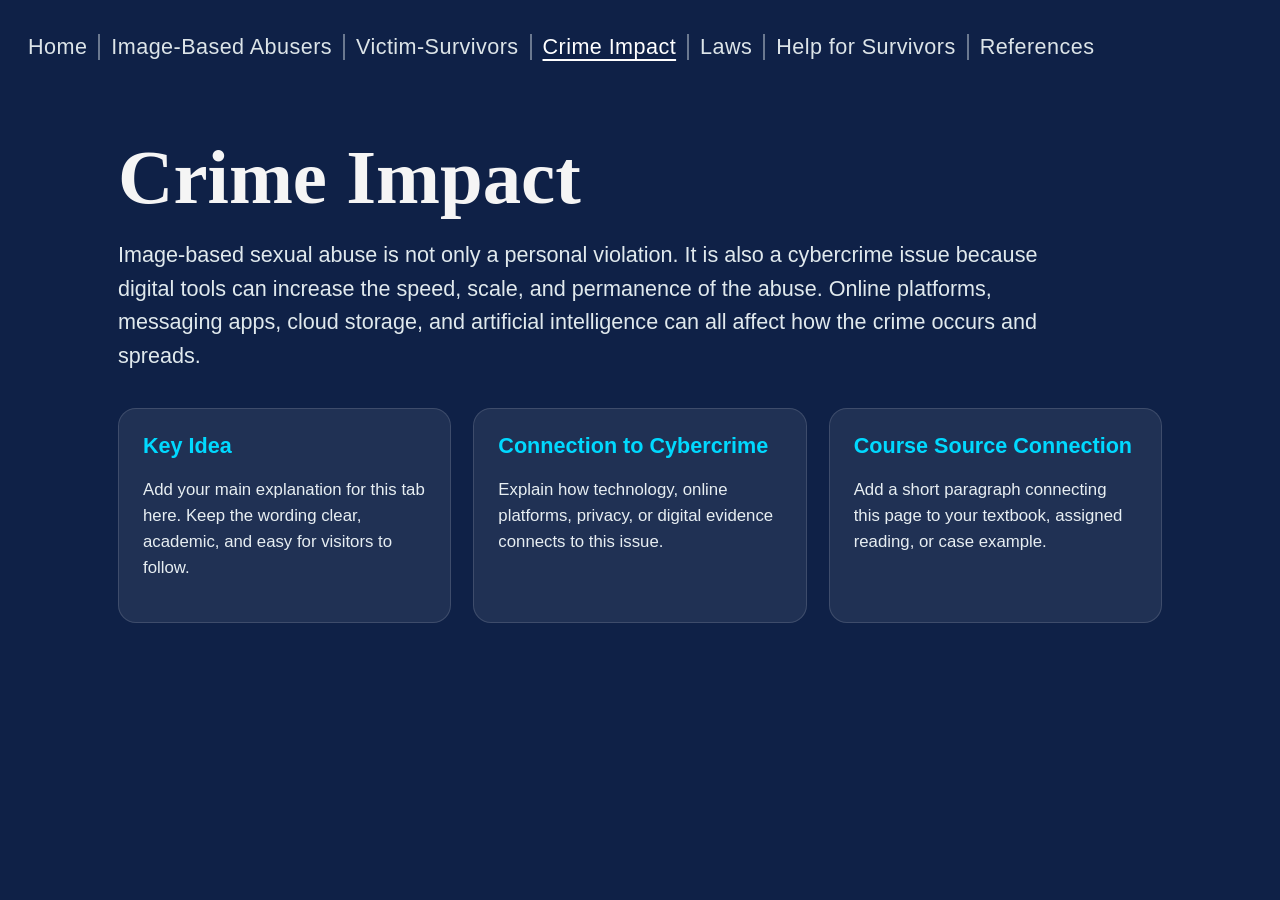
==== crime-impact.html @ 502477de "Add files via upload" ====
<!DOCTYPE html>
<html lang="en">
<head>
  <meta charset="UTF-8">
  <meta name="viewport" content="width=device-width, initial-scale=1.0">
  <title>Crime Impact | Image-Based Sexual Abuse</title>
  <link rel="stylesheet" href="style.css">
</head>
<body>
  <header class="site-header">
    <nav class="nav">
      <a class="" href="index.html">Home</a>
<a class="" href="image-based-abusers.html">Image-Based Abusers</a>
<a class="" href="victim-survivors.html">Victim-Survivors</a>
<a class="active" href="crime-impact.html">Crime Impact</a>
<a class="" href="laws.html">Laws</a>
<a class="" href="help-for-survivors.html">Help for Survivors</a>
<a class="" href="references.html">References</a>
    </nav>
  </header>
  
        <main class="page">
          <h1>Crime Impact</h1>
          <p>Image-based sexual abuse is not only a personal violation. It is also a cybercrime issue because digital tools can increase the speed, scale, and permanence of the abuse. Online platforms, messaging apps, cloud storage, and artificial intelligence can all affect how the crime occurs and spreads.</p>
          <div class="card-grid">
            <section class="card">
              <h2>Key Idea</h2>
              <p>Add your main explanation for this tab here. Keep the wording clear, academic, and easy for visitors to follow.</p>
            </section>
            <section class="card">
              <h2>Connection to Cybercrime</h2>
              <p>Explain how technology, online platforms, privacy, or digital evidence connects to this issue.</p>
            </section>
            <section class="card">
              <h2>Course Source Connection</h2>
              <p>Add a short paragraph connecting this page to your textbook, assigned reading, or case example.</p>
            </section>
          </div>
        </main>
</body>
</html>
---- style.css ----
* {
  box-sizing: border-box;
}

body {
  margin: 0;
  font-family: Arial, Helvetica, sans-serif;
  color: #f5f5f5;
  background: #0f2147;
}

.site-header {
  width: 100%;
  padding: 34px 28px 10px;
  background: #0f2147;
}

.nav {
  display: flex;
  flex-wrap: wrap;
  align-items: center;
  gap: 0;
  font-size: 1.35rem;
  letter-spacing: 0.02em;
}

.nav a {
  color: #dce4e8;
  text-decoration: none;
  padding: 0 11px;
  border-right: 2px solid rgba(220, 228, 232, 0.45);
}

.nav a:first-child {
  padding-left: 0;
}

.nav a:last-child {
  border-right: none;
}

.nav a:hover,
.nav a.active {
  color: #ffffff;
  text-decoration: underline;
  text-decoration-thickness: 2px;
  text-underline-offset: 5px;
}

.hero {
  min-height: calc(100vh - 95px);
  display: grid;
  grid-template-columns: 1fr 1.08fr;
  gap: 70px;
  align-items: center;
  padding: 40px 8vw 90px;
}

.hero-text {
  text-align: center;
}

.hero-text h1 {
  margin: 0 0 20px;
  font-family: Georgia, 'Times New Roman', serif;
  font-size: clamp(3.3rem, 6vw, 6.2rem);
  line-height: 0.92;
  letter-spacing: -0.04em;
  color: #f7f7f3;
}

.hero-text p {
  max-width: 660px;
  margin: 0 auto 26px;
  font-size: clamp(1.15rem, 2vw, 1.65rem);
  line-height: 1.35;
  color: #e0e9ed;
}

.button {
  display: inline-block;
  min-width: 330px;
  padding: 17px 28px;
  background: #00d9ff;
  color: #061721;
  text-decoration: none;
  font-size: 1.35rem;
  letter-spacing: 0.02em;
  transition: transform 0.2s ease, filter 0.2s ease;
}

.button:hover {
  transform: translateY(-2px);
  filter: brightness(1.05);
}

.hero-image img {
  width: 100%;
  max-width: 620px;
  display: block;
  margin: 0 auto;
  border-radius: 2px;
  box-shadow: 0 18px 45px rgba(0, 0, 0, 0.22);
}

.page {
  max-width: 1100px;
  margin: 0 auto;
  padding: 70px 28px 100px;
}

.page h1 {
  font-family: Georgia, 'Times New Roman', serif;
  font-size: clamp(3rem, 6vw, 5.5rem);
  line-height: 1;
  margin: 0 0 20px;
}

.page > p {
  max-width: 920px;
  font-size: 1.35rem;
  line-height: 1.55;
  color: #e0e9ed;
  margin-bottom: 36px;
}

.card-grid {
  display: grid;
  grid-template-columns: repeat(3, 1fr);
  gap: 22px;
}

.card {
  background: rgba(255, 255, 255, 0.075);
  border: 1px solid rgba(255, 255, 255, 0.13);
  border-radius: 18px;
  padding: 24px;
}

.card h2 {
  margin-top: 0;
  color: #00d9ff;
  font-size: 1.35rem;
}

.card p {
  color: #e7eef2;
  line-height: 1.55;
  font-size: 1.05rem;
}

.reference {
  padding-left: 2rem;
  text-indent: -2rem;
}

.note {
  color: #bdd2dc;
}

@media (max-width: 900px) {
  .site-header {
    padding-top: 24px;
  }

  .nav {
    font-size: 1rem;
    row-gap: 10px;
  }

  .hero {
    grid-template-columns: 1fr;
    gap: 35px;
    padding-top: 45px;
  }

  .hero-text {
    order: 1;
  }

  .hero-image {
    order: 2;
  }

  .button {
    min-width: auto;
    width: min(100%, 330px);
  }

  .card-grid {
    grid-template-columns: 1fr;
  }
}
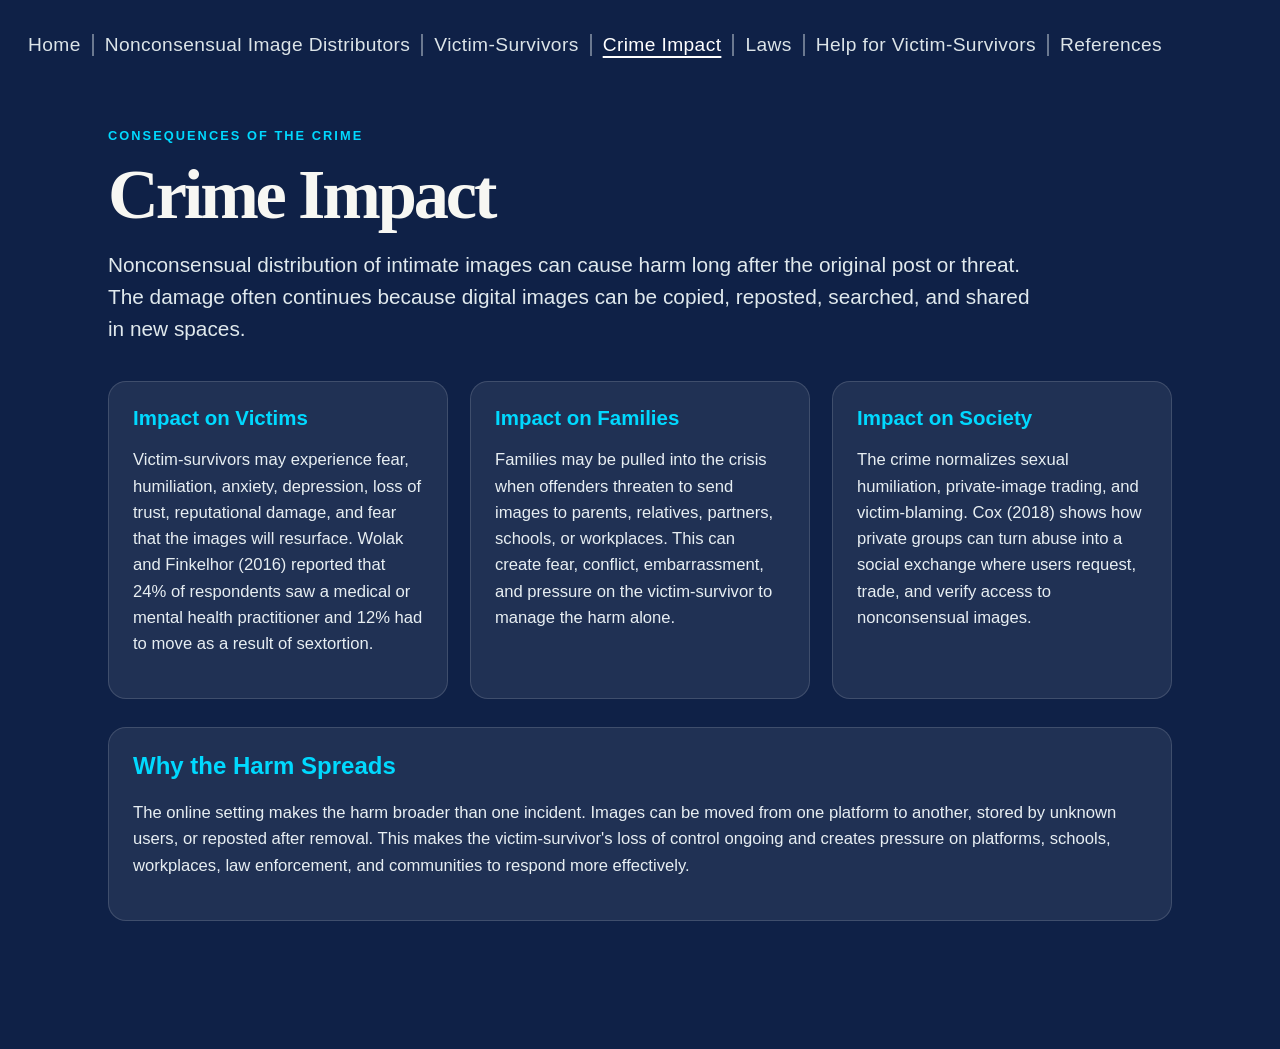
==== commit 3fb83a44: "Add files via upload" ====
--- a/crime-impact.html
+++ b/crime-impact.html
@@ -3,39 +3,45 @@
 <head>
   <meta charset="UTF-8">
   <meta name="viewport" content="width=device-width, initial-scale=1.0">
-  <title>Crime Impact | Image-Based Sexual Abuse</title>
+  <title>Crime Impact | Nonconsensual Distribution of Intimate Images</title>
   <link rel="stylesheet" href="style.css">
 </head>
 <body>
   <header class="site-header">
     <nav class="nav">
       <a class="" href="index.html">Home</a>
-<a class="" href="image-based-abusers.html">Image-Based Abusers</a>
-<a class="" href="victim-survivors.html">Victim-Survivors</a>
-<a class="active" href="crime-impact.html">Crime Impact</a>
-<a class="" href="laws.html">Laws</a>
-<a class="" href="help-for-survivors.html">Help for Survivors</a>
-<a class="" href="references.html">References</a>
+      <a class="" href="image-based-abusers.html">Nonconsensual Image Distributors</a>
+      <a class="" href="victim-survivors.html">Victim-Survivors</a>
+      <a class="active" href="crime-impact.html">Crime Impact</a>
+      <a class="" href="laws.html">Laws</a>
+      <a class="" href="help-for-survivors.html">Help for Victim-Survivors</a>
+      <a class="" href="references.html">References</a>
     </nav>
   </header>
-  
-        <main class="page">
-          <h1>Crime Impact</h1>
-          <p>Image-based sexual abuse is not only a personal violation. It is also a cybercrime issue because digital tools can increase the speed, scale, and permanence of the abuse. Online platforms, messaging apps, cloud storage, and artificial intelligence can all affect how the crime occurs and spreads.</p>
-          <div class="card-grid">
-            <section class="card">
-              <h2>Key Idea</h2>
-              <p>Add your main explanation for this tab here. Keep the wording clear, academic, and easy for visitors to follow.</p>
-            </section>
-            <section class="card">
-              <h2>Connection to Cybercrime</h2>
-              <p>Explain how technology, online platforms, privacy, or digital evidence connects to this issue.</p>
-            </section>
-            <section class="card">
-              <h2>Course Source Connection</h2>
-              <p>Add a short paragraph connecting this page to your textbook, assigned reading, or case example.</p>
-            </section>
-          </div>
-        </main>
+  <main class="page">
+    <p class="eyebrow">Consequences of the crime</p>
+    <h1>Crime Impact</h1>
+    <p>Nonconsensual distribution of intimate images can cause harm long after the original post or threat. The damage often continues because digital images can be copied, reposted, searched, and shared in new spaces.</p>
+
+    <section class="card-grid">
+      <article class="card">
+        <h2>Impact on Victims</h2>
+        <p>Victim-survivors may experience fear, humiliation, anxiety, depression, loss of trust, reputational damage, and fear that the images will resurface. Wolak and Finkelhor (2016) reported that 24% of respondents saw a medical or mental health practitioner and 12% had to move as a result of sextortion.</p>
+      </article>
+      <article class="card">
+        <h2>Impact on Families</h2>
+        <p>Families may be pulled into the crisis when offenders threaten to send images to parents, relatives, partners, schools, or workplaces. This can create fear, conflict, embarrassment, and pressure on the victim-survivor to manage the harm alone.</p>
+      </article>
+      <article class="card">
+        <h2>Impact on Society</h2>
+        <p>The crime normalizes sexual humiliation, private-image trading, and victim-blaming. Cox (2018) shows how private groups can turn abuse into a social exchange where users request, trade, and verify access to nonconsensual images.</p>
+      </article>
+    </section>
+
+    <section class="content-block">
+      <h2>Why the Harm Spreads</h2>
+      <p>The online setting makes the harm broader than one incident. Images can be moved from one platform to another, stored by unknown users, or reposted after removal. This makes the victim-survivor's loss of control ongoing and creates pressure on platforms, schools, workplaces, law enforcement, and communities to respond more effectively.</p>
+    </section>
+  </main>
 </body>
-</html>+</html>
--- a/style.css
+++ b/style.css
@@ -1,18 +1,29 @@
 * {
   box-sizing: border-box;
+}
+
+:root {
+  --navy: #0f2147;
+  --navy-deep: #081725;
+  --cyan: #00d9ff;
+  --white: #f7f7f3;
+  --soft: #e0e9ed;
+  --muted: #bdd2dc;
+  --card: rgba(255, 255, 255, 0.075);
+  --line: rgba(255, 255, 255, 0.14);
 }
 
 body {
   margin: 0;
   font-family: Arial, Helvetica, sans-serif;
-  color: #f5f5f5;
-  background: #0f2147;
+  color: var(--white);
+  background: var(--navy);
 }
 
 .site-header {
   width: 100%;
   padding: 34px 28px 10px;
-  background: #0f2147;
+  background: var(--navy);
 }
 
 .nav {
@@ -20,7 +31,7 @@
   flex-wrap: wrap;
   align-items: center;
   gap: 0;
-  font-size: 1.35rem;
+  font-size: clamp(0.9rem, 1.5vw, 1.35rem);
   letter-spacing: 0.02em;
 }
 
@@ -50,41 +61,54 @@
 .hero {
   min-height: calc(100vh - 95px);
   display: grid;
-  grid-template-columns: 1fr 1.08fr;
-  gap: 70px;
+  grid-template-columns: 1fr 1.05fr;
+  gap: 60px;
   align-items: center;
-  padding: 40px 8vw 90px;
+  padding: 38px 7vw 72px;
 }
 
 .hero-text {
   text-align: center;
 }
 
-.hero-text h1 {
+.eyebrow {
+  color: var(--cyan);
+  text-transform: uppercase;
+  letter-spacing: 0.16em;
+  font-size: 0.8rem;
+  font-weight: 700;
+  margin: 0 0 18px;
+}
+
+.hero-text h1,
+.page h1 {
   margin: 0 0 20px;
   font-family: Georgia, 'Times New Roman', serif;
-  font-size: clamp(3.3rem, 6vw, 6.2rem);
-  line-height: 0.92;
-  letter-spacing: -0.04em;
-  color: #f7f7f3;
-}
-
-.hero-text p {
-  max-width: 660px;
+  line-height: 0.95;
+  letter-spacing: -0.045em;
+  color: var(--white);
+}
+
+.hero-text h1 {
+  font-size: clamp(2.9rem, 5.2vw, 5.85rem);
+}
+
+.hero-text p:not(.eyebrow) {
+  max-width: 700px;
   margin: 0 auto 26px;
-  font-size: clamp(1.15rem, 2vw, 1.65rem);
-  line-height: 1.35;
-  color: #e0e9ed;
+  font-size: clamp(1.05rem, 1.75vw, 1.45rem);
+  line-height: 1.42;
+  color: var(--soft);
 }
 
 .button {
   display: inline-block;
-  min-width: 330px;
+  min-width: 300px;
   padding: 17px 28px;
-  background: #00d9ff;
+  background: var(--cyan);
   color: #061721;
   text-decoration: none;
-  font-size: 1.35rem;
+  font-size: 1.25rem;
   letter-spacing: 0.02em;
   transition: transform 0.2s ease, filter 0.2s ease;
 }
@@ -96,81 +120,158 @@
 
 .hero-image img {
   width: 100%;
-  max-width: 620px;
+  max-width: 650px;
   display: block;
   margin: 0 auto;
-  border-radius: 2px;
-  box-shadow: 0 18px 45px rgba(0, 0, 0, 0.22);
-}
-
-.page {
-  max-width: 1100px;
-  margin: 0 auto;
-  padding: 70px 28px 100px;
-}
-
-.page h1 {
-  font-family: Georgia, 'Times New Roman', serif;
-  font-size: clamp(3rem, 6vw, 5.5rem);
-  line-height: 1;
-  margin: 0 0 20px;
-}
-
-.page > p {
-  max-width: 920px;
-  font-size: 1.35rem;
-  line-height: 1.55;
-  color: #e0e9ed;
-  margin-bottom: 36px;
-}
-
-.card-grid {
+  border-radius: 4px;
+  box-shadow: 0 18px 45px rgba(0, 0, 0, 0.25);
+}
+
+.home-summary {
   display: grid;
   grid-template-columns: repeat(3, 1fr);
   gap: 22px;
-}
-
-.card {
-  background: rgba(255, 255, 255, 0.075);
-  border: 1px solid rgba(255, 255, 255, 0.13);
+  max-width: 1180px;
+  margin: -34px auto 80px;
+  padding: 0 28px;
+}
+
+.home-summary article,
+.card,
+.content-block,
+.image-card {
+  background: var(--card);
+  border: 1px solid var(--line);
   border-radius: 18px;
   padding: 24px;
 }
 
+.home-summary h2,
+.card h2,
+.content-block h2,
+.feature-row h2 {
+  color: var(--cyan);
+  margin-top: 0;
+}
+
+.home-summary p,
+.card p,
+.content-block p,
+.feature-row p,
+.image-card figcaption,
+.split-list p {
+  color: #e7eef2;
+  line-height: 1.58;
+  font-size: 1.04rem;
+}
+
+.page {
+  max-width: 1120px;
+  margin: 0 auto;
+  padding: 62px 28px 100px;
+}
+
+.page h1 {
+  font-size: clamp(2.9rem, 5.5vw, 5.2rem);
+}
+
+.page > p:not(.eyebrow) {
+  max-width: 940px;
+  font-size: 1.3rem;
+  line-height: 1.55;
+  color: var(--soft);
+  margin-bottom: 36px;
+}
+
+.card-grid {
+  display: grid;
+  grid-template-columns: repeat(3, 1fr);
+  gap: 22px;
+  margin-bottom: 28px;
+}
+
+.card-grid.two {
+  grid-template-columns: repeat(2, 1fr);
+}
+
 .card h2 {
-  margin-top: 0;
-  color: #00d9ff;
-  font-size: 1.35rem;
-}
-
-.card p {
-  color: #e7eef2;
-  line-height: 1.55;
-  font-size: 1.05rem;
+  font-size: 1.28rem;
+}
+
+.content-block {
+  margin: 28px 0;
+}
+
+.split-list {
+  display: grid;
+  grid-template-columns: repeat(3, 1fr);
+  gap: 20px;
+}
+
+.split-list.two-col {
+  grid-template-columns: repeat(2, 1fr);
+}
+
+.split-list h3 {
+  margin-bottom: 8px;
+  color: var(--white);
+}
+
+.feature-row {
+  display: grid;
+  grid-template-columns: 1fr 0.92fr;
+  gap: 30px;
+  align-items: start;
+  margin-bottom: 28px;
+}
+
+.image-card {
+  margin: 0;
+}
+
+.image-card img {
+  display: block;
+  width: 100%;
+  border-radius: 12px;
+  background: #fff;
+}
+
+.image-card figcaption {
+  margin-top: 12px;
+  font-size: 0.95rem;
+  color: var(--muted);
+}
+
+.note {
+  color: var(--muted);
 }
 
 .reference {
   padding-left: 2rem;
   text-indent: -2rem;
-}
-
-.note {
-  color: #bdd2dc;
-}
-
-@media (max-width: 900px) {
+  margin: 0 0 18px;
+}
+
+.refs p {
+  font-size: 1.02rem;
+}
+
+@media (max-width: 950px) {
   .site-header {
     padding-top: 24px;
   }
 
   .nav {
-    font-size: 1rem;
     row-gap: 10px;
   }
 
-  .hero {
+  .hero,
+  .feature-row {
     grid-template-columns: 1fr;
     gap: 35px;
+  }
+
+  .hero {
     padding-top: 45px;
   }
 
@@ -187,7 +288,15 @@
     width: min(100%, 330px);
   }
 
-  .card-grid {
+  .card-grid,
+  .card-grid.two,
+  .home-summary,
+  .split-list,
+  .split-list.two-col {
     grid-template-columns: 1fr;
   }
-}+
+  .home-summary {
+    margin-top: 0;
+  }
+}
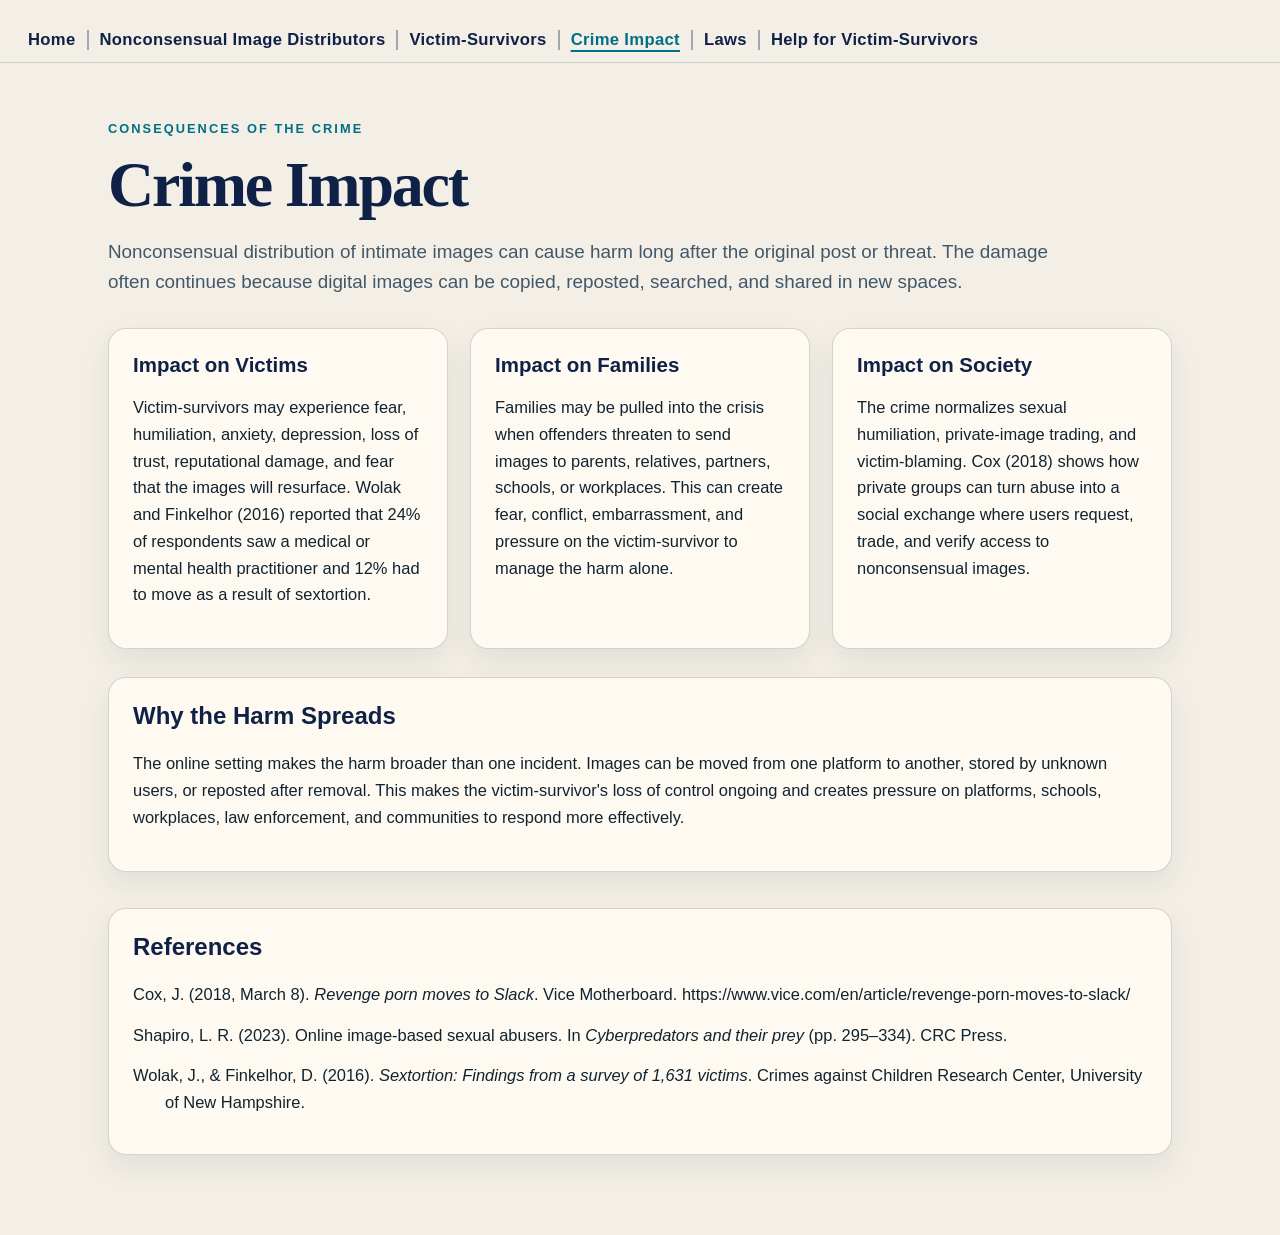
==== commit a278f97b: "Add files via upload" ====
--- a/crime-impact.html
+++ b/crime-impact.html
@@ -9,15 +9,15 @@
 <body>
   <header class="site-header">
     <nav class="nav">
-      <a class="" href="index.html">Home</a>
-      <a class="" href="image-based-abusers.html">Nonconsensual Image Distributors</a>
-      <a class="" href="victim-survivors.html">Victim-Survivors</a>
+      <a href="index.html">Home</a>
+      <a href="image-based-abusers.html">Nonconsensual Image Distributors</a>
+      <a href="victim-survivors.html">Victim-Survivors</a>
       <a class="active" href="crime-impact.html">Crime Impact</a>
-      <a class="" href="laws.html">Laws</a>
-      <a class="" href="help-for-survivors.html">Help for Victim-Survivors</a>
-      <a class="" href="references.html">References</a>
+      <a href="laws.html">Laws</a>
+      <a href="help-for-survivors.html">Help for Victim-Survivors</a>
     </nav>
   </header>
+
   <main class="page">
     <p class="eyebrow">Consequences of the crime</p>
     <h1>Crime Impact</h1>
@@ -42,6 +42,13 @@
       <h2>Why the Harm Spreads</h2>
       <p>The online setting makes the harm broader than one incident. Images can be moved from one platform to another, stored by unknown users, or reposted after removal. This makes the victim-survivor's loss of control ongoing and creates pressure on platforms, schools, workplaces, law enforcement, and communities to respond more effectively.</p>
     </section>
+
+    <section class="page-references">
+      <h2>References</h2>
+      <p class="reference">Cox, J. (2018, March 8). <em>Revenge porn moves to Slack</em>. Vice Motherboard. https://www.vice.com/en/article/revenge-porn-moves-to-slack/</p>
+      <p class="reference">Shapiro, L. R. (2023). Online image-based sexual abusers. In <em>Cyberpredators and their prey</em> (pp. 295–334). CRC Press.</p>
+      <p class="reference">Wolak, J., &amp; Finkelhor, D. (2016). <em>Sextortion: Findings from a survey of 1,631 victims</em>. Crimes against Children Research Center, University of New Hampshire.</p>
+    </section>
   </main>
 </body>
 </html>
--- a/style.css
+++ b/style.css
@@ -5,25 +5,28 @@
 :root {
   --navy: #0f2147;
   --navy-deep: #081725;
-  --cyan: #00d9ff;
-  --white: #f7f7f3;
-  --soft: #e0e9ed;
-  --muted: #bdd2dc;
-  --card: rgba(255, 255, 255, 0.075);
-  --line: rgba(255, 255, 255, 0.14);
+  --cyan: #00a9c9;
+  --cream: #f3efe6;
+  --cream-2: #ebe4d6;
+  --paper: #fbf7ef;
+  --text: #102331;
+  --muted: #40586a;
+  --line: rgba(15, 33, 71, 0.18);
+  --card: #fffaf1;
 }
 
 body {
   margin: 0;
   font-family: Arial, Helvetica, sans-serif;
-  color: var(--white);
-  background: var(--navy);
+  color: var(--text);
+  background: var(--cream);
 }
 
 .site-header {
   width: 100%;
-  padding: 34px 28px 10px;
-  background: var(--navy);
+  padding: 30px 28px 12px;
+  background: var(--cream);
+  border-bottom: 1px solid var(--line);
 }
 
 .nav {
@@ -31,15 +34,16 @@
   flex-wrap: wrap;
   align-items: center;
   gap: 0;
-  font-size: clamp(0.9rem, 1.5vw, 1.35rem);
+  font-size: clamp(0.85rem, 1.3vw, 1.15rem);
   letter-spacing: 0.02em;
 }
 
 .nav a {
-  color: #dce4e8;
+  color: var(--navy);
   text-decoration: none;
   padding: 0 11px;
-  border-right: 2px solid rgba(220, 228, 232, 0.45);
+  border-right: 2px solid rgba(15, 33, 71, 0.35);
+  font-weight: 700;
 }
 
 .nav a:first-child {
@@ -52,7 +56,7 @@
 
 .nav a:hover,
 .nav a.active {
-  color: #ffffff;
+  color: #006f86;
   text-decoration: underline;
   text-decoration-thickness: 2px;
   text-underline-offset: 5px;
@@ -62,9 +66,10 @@
   min-height: calc(100vh - 95px);
   display: grid;
   grid-template-columns: 1fr 1.05fr;
-  gap: 60px;
+  gap: 55px;
   align-items: center;
-  padding: 38px 7vw 72px;
+  padding: 44px 7vw 64px;
+  background: linear-gradient(180deg, #f7f1e6 0%, #ece3d4 100%);
 }
 
 .hero-text {
@@ -72,11 +77,11 @@
 }
 
 .eyebrow {
-  color: var(--cyan);
+  color: #006f86;
   text-transform: uppercase;
   letter-spacing: 0.16em;
   font-size: 0.8rem;
-  font-weight: 700;
+  font-weight: 800;
   margin: 0 0 18px;
 }
 
@@ -84,38 +89,40 @@
 .page h1 {
   margin: 0 0 20px;
   font-family: Georgia, 'Times New Roman', serif;
-  line-height: 0.95;
-  letter-spacing: -0.045em;
-  color: var(--white);
+  line-height: 0.98;
+  letter-spacing: -0.035em;
+  color: var(--navy);
 }
 
 .hero-text h1 {
-  font-size: clamp(2.9rem, 5.2vw, 5.85rem);
+  font-size: clamp(2.65rem, 5vw, 5.3rem);
 }
 
 .hero-text p:not(.eyebrow) {
-  max-width: 700px;
+  max-width: 720px;
   margin: 0 auto 26px;
-  font-size: clamp(1.05rem, 1.75vw, 1.45rem);
-  line-height: 1.42;
-  color: var(--soft);
+  font-size: clamp(1.02rem, 1.55vw, 1.24rem);
+  line-height: 1.55;
+  color: var(--muted);
+  text-align: justify;
 }
 
 .button {
   display: inline-block;
-  min-width: 300px;
-  padding: 17px 28px;
-  background: var(--cyan);
+  min-width: 260px;
+  padding: 15px 26px;
+  background: #00c7e8;
   color: #061721;
   text-decoration: none;
-  font-size: 1.25rem;
+  font-size: 1.1rem;
   letter-spacing: 0.02em;
+  font-weight: 700;
   transition: transform 0.2s ease, filter 0.2s ease;
 }
 
 .button:hover {
   transform: translateY(-2px);
-  filter: brightness(1.05);
+  filter: brightness(1.03);
 }
 
 .hero-image img {
@@ -123,8 +130,8 @@
   max-width: 650px;
   display: block;
   margin: 0 auto;
-  border-radius: 4px;
-  box-shadow: 0 18px 45px rgba(0, 0, 0, 0.25);
+  border-radius: 10px;
+  box-shadow: 0 18px 45px rgba(15, 33, 71, 0.22);
 }
 
 .home-summary {
@@ -132,25 +139,28 @@
   grid-template-columns: repeat(3, 1fr);
   gap: 22px;
   max-width: 1180px;
-  margin: -34px auto 80px;
+  margin: -22px auto 58px;
   padding: 0 28px;
 }
 
 .home-summary article,
 .card,
 .content-block,
-.image-card {
+.image-card,
+.page-references {
   background: var(--card);
   border: 1px solid var(--line);
   border-radius: 18px;
   padding: 24px;
+  box-shadow: 0 12px 28px rgba(15, 33, 71, 0.08);
 }
 
 .home-summary h2,
 .card h2,
 .content-block h2,
-.feature-row h2 {
-  color: var(--cyan);
+.feature-row h2,
+.page-references h2 {
+  color: var(--navy);
   margin-top: 0;
 }
 
@@ -159,28 +169,43 @@
 .content-block p,
 .feature-row p,
 .image-card figcaption,
-.split-list p {
-  color: #e7eef2;
-  line-height: 1.58;
-  font-size: 1.04rem;
+.split-list p,
+.page-references p,
+.page li,
+.home-summary li,
+.card li,
+.content-block li {
+  color: var(--text);
+  line-height: 1.62;
+  font-size: 1.03rem;
+}
+
+.home-summary ul,
+.card ul,
+.content-block ul,
+.feature-row ul {
+  margin: 0;
+  padding-left: 1.25rem;
+  text-align: justify;
 }
 
 .page {
   max-width: 1120px;
   margin: 0 auto;
-  padding: 62px 28px 100px;
+  padding: 58px 28px 80px;
 }
 
 .page h1 {
-  font-size: clamp(2.9rem, 5.5vw, 5.2rem);
+  font-size: clamp(2.55rem, 5vw, 4.8rem);
 }
 
 .page > p:not(.eyebrow) {
   max-width: 940px;
-  font-size: 1.3rem;
-  line-height: 1.55;
-  color: var(--soft);
-  margin-bottom: 36px;
+  font-size: 1.18rem;
+  line-height: 1.58;
+  color: var(--muted);
+  margin-bottom: 32px;
+  text-align: justify;
 }
 
 .card-grid {
@@ -214,7 +239,7 @@
 
 .split-list h3 {
   margin-bottom: 8px;
-  color: var(--white);
+  color: var(--navy);
 }
 
 .feature-row {
@@ -233,27 +258,40 @@
   display: block;
   width: 100%;
   border-radius: 12px;
-  background: #fff;
+  background: #f7f2e9;
 }
 
 .image-card figcaption {
   margin-top: 12px;
   font-size: 0.95rem;
   color: var(--muted);
+  text-align: justify;
 }
 
 .note {
   color: var(--muted);
+}
+
+.page-references {
+  margin-top: 36px;
 }
 
 .reference {
   padding-left: 2rem;
   text-indent: -2rem;
-  margin: 0 0 18px;
+  margin: 0 0 14px;
+  font-size: 0.98rem;
+  text-align: left;
 }
 
 .refs p {
   font-size: 1.02rem;
+}
+
+footer {
+  max-width: 1120px;
+  margin: 0 auto 46px;
+  padding: 0 28px;
 }
 
 @media (max-width: 950px) {
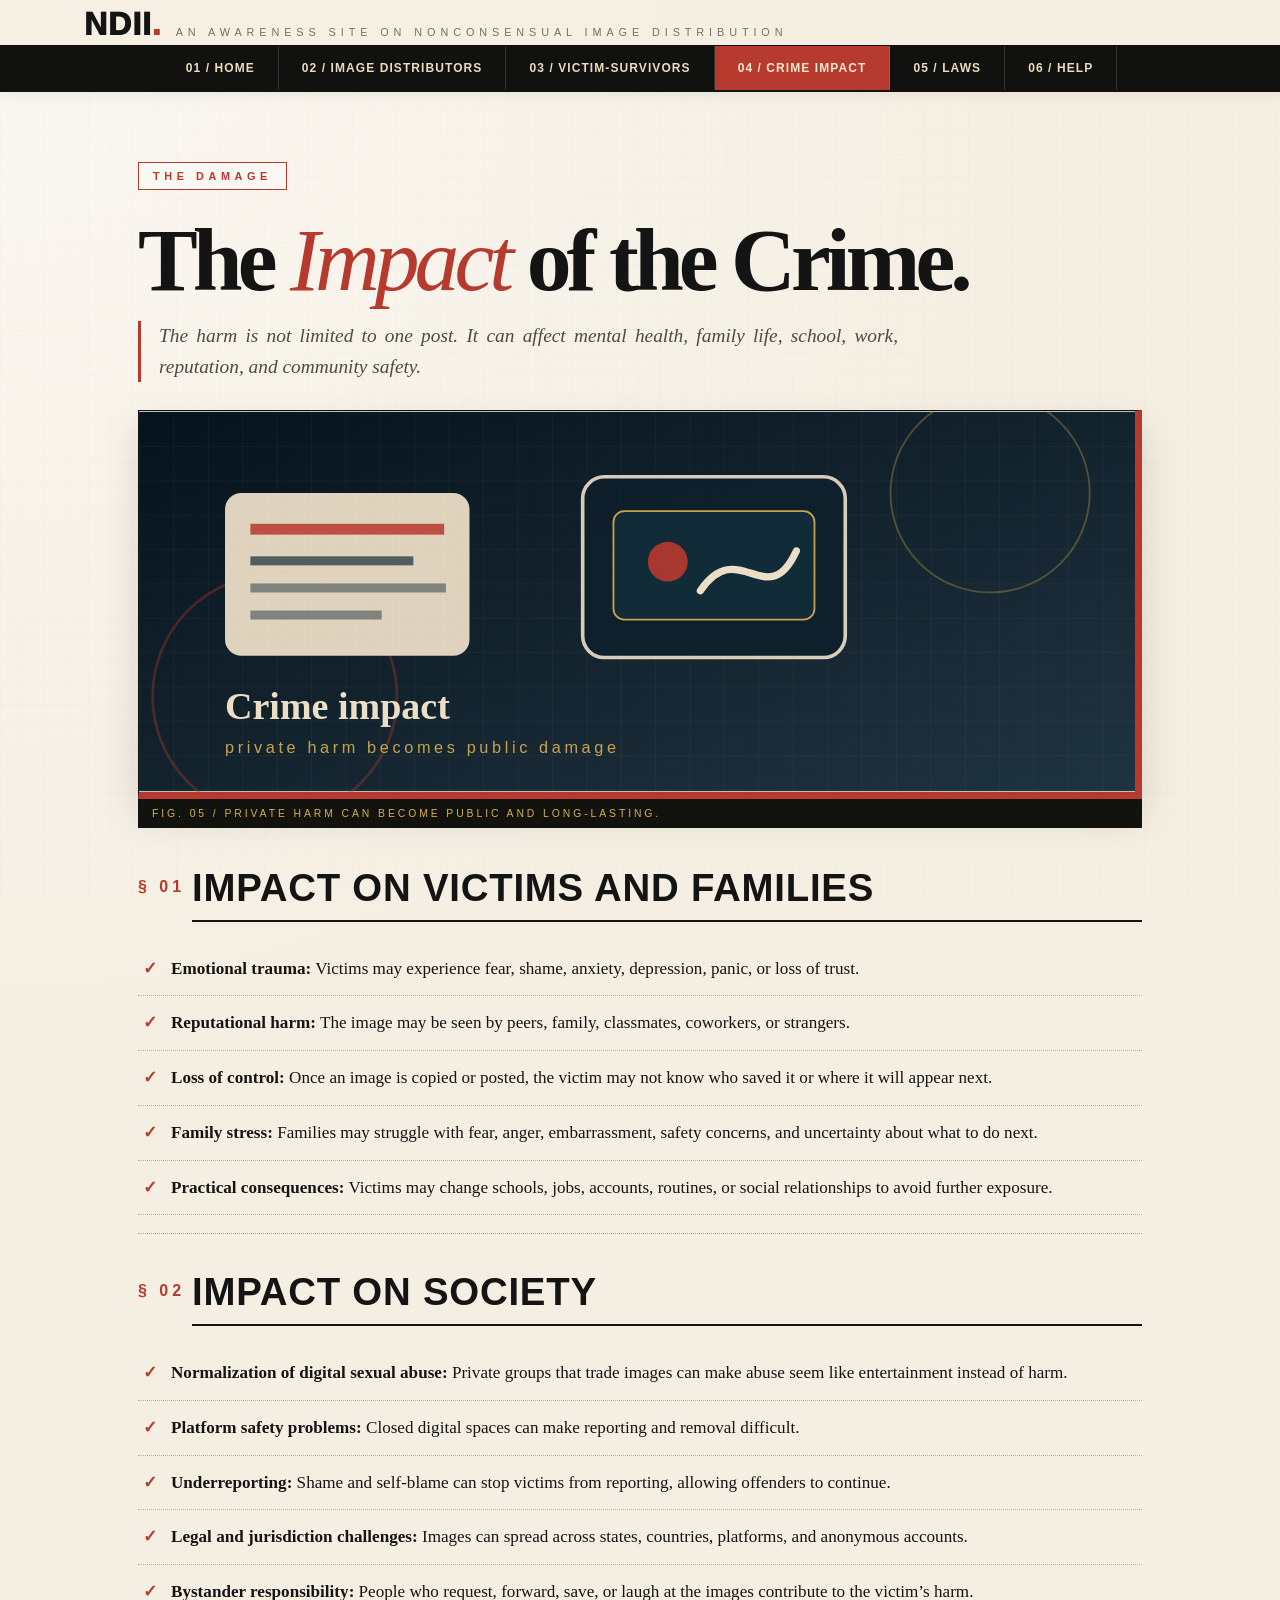
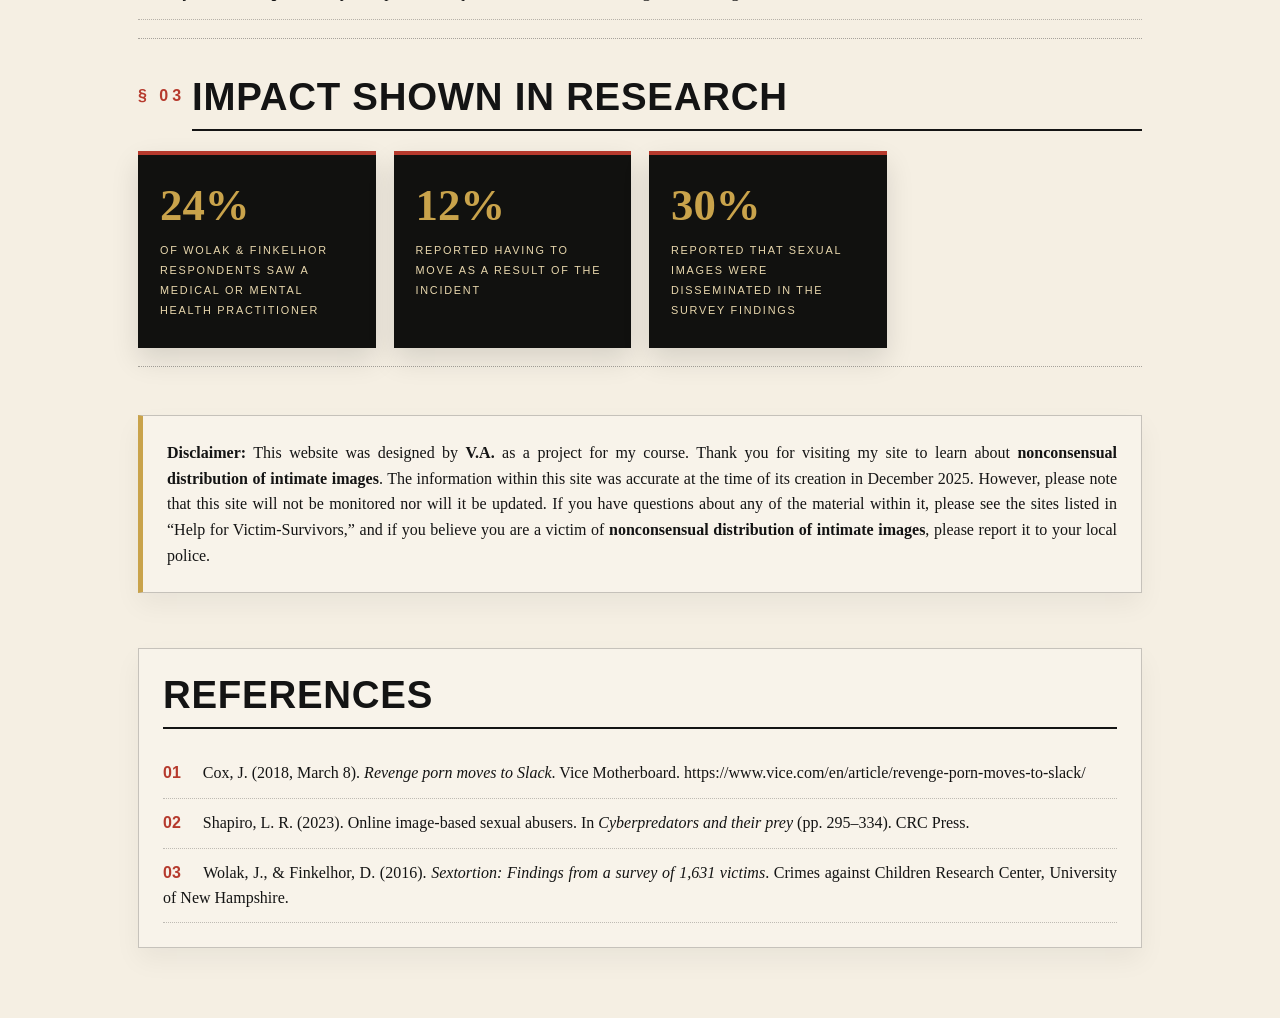
==== commit caa6b301: "Add files via upload" ====
--- a/crime-impact.html
+++ b/crime-impact.html
@@ -1,54 +1,15 @@
-<!DOCTYPE html>
-<html lang="en">
-<head>
-  <meta charset="UTF-8">
-  <meta name="viewport" content="width=device-width, initial-scale=1.0">
-  <title>Crime Impact | Nonconsensual Distribution of Intimate Images</title>
-  <link rel="stylesheet" href="style.css">
-</head>
-<body>
-  <header class="site-header">
-    <nav class="nav">
-      <a href="index.html">Home</a>
-      <a href="image-based-abusers.html">Nonconsensual Image Distributors</a>
-      <a href="victim-survivors.html">Victim-Survivors</a>
-      <a class="active" href="crime-impact.html">Crime Impact</a>
-      <a href="laws.html">Laws</a>
-      <a href="help-for-survivors.html">Help for Victim-Survivors</a>
-    </nav>
-  </header>
-
-  <main class="page">
-    <p class="eyebrow">Consequences of the crime</p>
-    <h1>Crime Impact</h1>
-    <p>Nonconsensual distribution of intimate images can cause harm long after the original post or threat. The damage often continues because digital images can be copied, reposted, searched, and shared in new spaces.</p>
-
-    <section class="card-grid">
-      <article class="card">
-        <h2>Impact on Victims</h2>
-        <p>Victim-survivors may experience fear, humiliation, anxiety, depression, loss of trust, reputational damage, and fear that the images will resurface. Wolak and Finkelhor (2016) reported that 24% of respondents saw a medical or mental health practitioner and 12% had to move as a result of sextortion.</p>
-      </article>
-      <article class="card">
-        <h2>Impact on Families</h2>
-        <p>Families may be pulled into the crisis when offenders threaten to send images to parents, relatives, partners, schools, or workplaces. This can create fear, conflict, embarrassment, and pressure on the victim-survivor to manage the harm alone.</p>
-      </article>
-      <article class="card">
-        <h2>Impact on Society</h2>
-        <p>The crime normalizes sexual humiliation, private-image trading, and victim-blaming. Cox (2018) shows how private groups can turn abuse into a social exchange where users request, trade, and verify access to nonconsensual images.</p>
-      </article>
-    </section>
-
-    <section class="content-block">
-      <h2>Why the Harm Spreads</h2>
-      <p>The online setting makes the harm broader than one incident. Images can be moved from one platform to another, stored by unknown users, or reposted after removal. This makes the victim-survivor's loss of control ongoing and creates pressure on platforms, schools, workplaces, law enforcement, and communities to respond more effectively.</p>
-    </section>
-
-    <section class="page-references">
-      <h2>References</h2>
-      <p class="reference">Cox, J. (2018, March 8). <em>Revenge porn moves to Slack</em>. Vice Motherboard. https://www.vice.com/en/article/revenge-porn-moves-to-slack/</p>
-      <p class="reference">Shapiro, L. R. (2023). Online image-based sexual abusers. In <em>Cyberpredators and their prey</em> (pp. 295–334). CRC Press.</p>
-      <p class="reference">Wolak, J., &amp; Finkelhor, D. (2016). <em>Sextortion: Findings from a survey of 1,631 victims</em>. Crimes against Children Research Center, University of New Hampshire.</p>
-    </section>
-  </main>
-</body>
-</html>
+<!DOCTYPE html><html lang="en"><head><meta charset="UTF-8"><meta name="viewport" content="width=device-width, initial-scale=1.0"><title>Crime Impact</title><link rel="stylesheet" href="style.css"></head><body><header class="site-header">
+  <div class="brand"><a href="index.html">NDII<span>.</span></a><small>An awareness site on nonconsensual image distribution</small></div>
+  <nav class="nav"><a class="" href="index.html">01 / Home</a>
+<a class="" href="image-based-abusers.html">02 / Image Distributors</a>
+<a class="" href="victim-survivors.html">03 / Victim-Survivors</a>
+<a class="active" href="crime-impact.html">04 / Crime Impact</a>
+<a class="" href="laws.html">05 / Laws</a>
+<a class="" href="help-for-survivors.html">06 / Help</a></nav>
+</header><main class="page-wrap"><section class="page-hero"><p class="tag">The damage</p><h1>The <em>Impact</em> of the Crime.</h1><p class="deck">The harm is not limited to one post. It can affect mental health, family life, school, work, reputation, and community safety.</p><figure class="wide-image"><img src="images/impact-visual.svg" alt="Digital harm spreading illustration"><figcaption>Fig. 05 / Private harm can become public and long-lasting.</figcaption></figure></section>
+<section class="section-block"><p class="section-no">§ 01</p><h2>Impact on victims and families</h2><ul class="check-list"><li><strong>Emotional trauma:</strong> Victims may experience fear, shame, anxiety, depression, panic, or loss of trust.</li><li><strong>Reputational harm:</strong> The image may be seen by peers, family, classmates, coworkers, or strangers.</li><li><strong>Loss of control:</strong> Once an image is copied or posted, the victim may not know who saved it or where it will appear next.</li><li><strong>Family stress:</strong> Families may struggle with fear, anger, embarrassment, safety concerns, and uncertainty about what to do next.</li><li><strong>Practical consequences:</strong> Victims may change schools, jobs, accounts, routines, or social relationships to avoid further exposure.</li></ul></section>
+<section class="section-block"><p class="section-no">§ 02</p><h2>Impact on society</h2><ul class="check-list"><li><strong>Normalization of digital sexual abuse:</strong> Private groups that trade images can make abuse seem like entertainment instead of harm.</li><li><strong>Platform safety problems:</strong> Closed digital spaces can make reporting and removal difficult.</li><li><strong>Underreporting:</strong> Shame and self-blame can stop victims from reporting, allowing offenders to continue.</li><li><strong>Legal and jurisdiction challenges:</strong> Images can spread across states, countries, platforms, and anonymous accounts.</li><li><strong>Bystander responsibility:</strong> People who request, forward, save, or laugh at the images contribute to the victim’s harm.</li></ul></section><section class="section-block"><p class="section-no">§ 03</p><h2>Impact shown in research</h2><div class="stat-grid"><div><strong>24%</strong><span>of Wolak &amp; Finkelhor respondents saw a medical or mental health practitioner</span></div><div><strong>12%</strong><span>reported having to move as a result of the incident</span></div><div><strong>30%</strong><span>reported that sexual images were disseminated in the survey findings</span></div></div></section><section class="disclaimer-box">
+  <p><strong>Disclaimer:</strong> This website was designed by <strong>V.A.</strong> as a project for my course. Thank you for visiting my site to learn about <strong>nonconsensual distribution of intimate images</strong>. The information within this site was accurate at the time of its creation in December 2025. However, please note that this site will not be monitored nor will it be updated. If you have questions about any of the material within it, please see the sites listed in “Help for Victim-Survivors,” and if you believe you are a victim of <strong>nonconsensual distribution of intimate images</strong>, please report it to your local police.</p>
+</section><section class="references"><h2>References</h2><p class="reference"><span>01</span> Cox, J. (2018, March 8). <em>Revenge porn moves to Slack</em>. Vice Motherboard. https://www.vice.com/en/article/revenge-porn-moves-to-slack/</p>
+<p class="reference"><span>02</span> Shapiro, L. R. (2023). Online image-based sexual abusers. In <em>Cyberpredators and their prey</em> (pp. 295–334). CRC Press.</p>
+<p class="reference"><span>03</span> Wolak, J., &amp; Finkelhor, D. (2016). <em>Sextortion: Findings from a survey of 1,631 victims</em>. Crimes against Children Research Center, University of New Hampshire.</p></section></main></body></html>
--- a/style.css
+++ b/style.css
@@ -1,340 +1,3 @@
-* {
-  box-sizing: border-box;
-}
 
-:root {
-  --navy: #0f2147;
-  --navy-deep: #081725;
-  --cyan: #00a9c9;
-  --cream: #f3efe6;
-  --cream-2: #ebe4d6;
-  --paper: #fbf7ef;
-  --text: #102331;
-  --muted: #40586a;
-  --line: rgba(15, 33, 71, 0.18);
-  --card: #fffaf1;
-}
-
-body {
-  margin: 0;
-  font-family: Arial, Helvetica, sans-serif;
-  color: var(--text);
-  background: var(--cream);
-}
-
-.site-header {
-  width: 100%;
-  padding: 30px 28px 12px;
-  background: var(--cream);
-  border-bottom: 1px solid var(--line);
-}
-
-.nav {
-  display: flex;
-  flex-wrap: wrap;
-  align-items: center;
-  gap: 0;
-  font-size: clamp(0.85rem, 1.3vw, 1.15rem);
-  letter-spacing: 0.02em;
-}
-
-.nav a {
-  color: var(--navy);
-  text-decoration: none;
-  padding: 0 11px;
-  border-right: 2px solid rgba(15, 33, 71, 0.35);
-  font-weight: 700;
-}
-
-.nav a:first-child {
-  padding-left: 0;
-}
-
-.nav a:last-child {
-  border-right: none;
-}
-
-.nav a:hover,
-.nav a.active {
-  color: #006f86;
-  text-decoration: underline;
-  text-decoration-thickness: 2px;
-  text-underline-offset: 5px;
-}
-
-.hero {
-  min-height: calc(100vh - 95px);
-  display: grid;
-  grid-template-columns: 1fr 1.05fr;
-  gap: 55px;
-  align-items: center;
-  padding: 44px 7vw 64px;
-  background: linear-gradient(180deg, #f7f1e6 0%, #ece3d4 100%);
-}
-
-.hero-text {
-  text-align: center;
-}
-
-.eyebrow {
-  color: #006f86;
-  text-transform: uppercase;
-  letter-spacing: 0.16em;
-  font-size: 0.8rem;
-  font-weight: 800;
-  margin: 0 0 18px;
-}
-
-.hero-text h1,
-.page h1 {
-  margin: 0 0 20px;
-  font-family: Georgia, 'Times New Roman', serif;
-  line-height: 0.98;
-  letter-spacing: -0.035em;
-  color: var(--navy);
-}
-
-.hero-text h1 {
-  font-size: clamp(2.65rem, 5vw, 5.3rem);
-}
-
-.hero-text p:not(.eyebrow) {
-  max-width: 720px;
-  margin: 0 auto 26px;
-  font-size: clamp(1.02rem, 1.55vw, 1.24rem);
-  line-height: 1.55;
-  color: var(--muted);
-  text-align: justify;
-}
-
-.button {
-  display: inline-block;
-  min-width: 260px;
-  padding: 15px 26px;
-  background: #00c7e8;
-  color: #061721;
-  text-decoration: none;
-  font-size: 1.1rem;
-  letter-spacing: 0.02em;
-  font-weight: 700;
-  transition: transform 0.2s ease, filter 0.2s ease;
-}
-
-.button:hover {
-  transform: translateY(-2px);
-  filter: brightness(1.03);
-}
-
-.hero-image img {
-  width: 100%;
-  max-width: 650px;
-  display: block;
-  margin: 0 auto;
-  border-radius: 10px;
-  box-shadow: 0 18px 45px rgba(15, 33, 71, 0.22);
-}
-
-.home-summary {
-  display: grid;
-  grid-template-columns: repeat(3, 1fr);
-  gap: 22px;
-  max-width: 1180px;
-  margin: -22px auto 58px;
-  padding: 0 28px;
-}
-
-.home-summary article,
-.card,
-.content-block,
-.image-card,
-.page-references {
-  background: var(--card);
-  border: 1px solid var(--line);
-  border-radius: 18px;
-  padding: 24px;
-  box-shadow: 0 12px 28px rgba(15, 33, 71, 0.08);
-}
-
-.home-summary h2,
-.card h2,
-.content-block h2,
-.feature-row h2,
-.page-references h2 {
-  color: var(--navy);
-  margin-top: 0;
-}
-
-.home-summary p,
-.card p,
-.content-block p,
-.feature-row p,
-.image-card figcaption,
-.split-list p,
-.page-references p,
-.page li,
-.home-summary li,
-.card li,
-.content-block li {
-  color: var(--text);
-  line-height: 1.62;
-  font-size: 1.03rem;
-}
-
-.home-summary ul,
-.card ul,
-.content-block ul,
-.feature-row ul {
-  margin: 0;
-  padding-left: 1.25rem;
-  text-align: justify;
-}
-
-.page {
-  max-width: 1120px;
-  margin: 0 auto;
-  padding: 58px 28px 80px;
-}
-
-.page h1 {
-  font-size: clamp(2.55rem, 5vw, 4.8rem);
-}
-
-.page > p:not(.eyebrow) {
-  max-width: 940px;
-  font-size: 1.18rem;
-  line-height: 1.58;
-  color: var(--muted);
-  margin-bottom: 32px;
-  text-align: justify;
-}
-
-.card-grid {
-  display: grid;
-  grid-template-columns: repeat(3, 1fr);
-  gap: 22px;
-  margin-bottom: 28px;
-}
-
-.card-grid.two {
-  grid-template-columns: repeat(2, 1fr);
-}
-
-.card h2 {
-  font-size: 1.28rem;
-}
-
-.content-block {
-  margin: 28px 0;
-}
-
-.split-list {
-  display: grid;
-  grid-template-columns: repeat(3, 1fr);
-  gap: 20px;
-}
-
-.split-list.two-col {
-  grid-template-columns: repeat(2, 1fr);
-}
-
-.split-list h3 {
-  margin-bottom: 8px;
-  color: var(--navy);
-}
-
-.feature-row {
-  display: grid;
-  grid-template-columns: 1fr 0.92fr;
-  gap: 30px;
-  align-items: start;
-  margin-bottom: 28px;
-}
-
-.image-card {
-  margin: 0;
-}
-
-.image-card img {
-  display: block;
-  width: 100%;
-  border-radius: 12px;
-  background: #f7f2e9;
-}
-
-.image-card figcaption {
-  margin-top: 12px;
-  font-size: 0.95rem;
-  color: var(--muted);
-  text-align: justify;
-}
-
-.note {
-  color: var(--muted);
-}
-
-.page-references {
-  margin-top: 36px;
-}
-
-.reference {
-  padding-left: 2rem;
-  text-indent: -2rem;
-  margin: 0 0 14px;
-  font-size: 0.98rem;
-  text-align: left;
-}
-
-.refs p {
-  font-size: 1.02rem;
-}
-
-footer {
-  max-width: 1120px;
-  margin: 0 auto 46px;
-  padding: 0 28px;
-}
-
-@media (max-width: 950px) {
-  .site-header {
-    padding-top: 24px;
-  }
-
-  .nav {
-    row-gap: 10px;
-  }
-
-  .hero,
-  .feature-row {
-    grid-template-columns: 1fr;
-    gap: 35px;
-  }
-
-  .hero {
-    padding-top: 45px;
-  }
-
-  .hero-text {
-    order: 1;
-  }
-
-  .hero-image {
-    order: 2;
-  }
-
-  .button {
-    min-width: auto;
-    width: min(100%, 330px);
-  }
-
-  .card-grid,
-  .card-grid.two,
-  .home-summary,
-  .split-list,
-  .split-list.two-col {
-    grid-template-columns: 1fr;
-  }
-
-  .home-summary {
-    margin-top: 0;
-  }
-}
+*{box-sizing:border-box} :root{--ink:#141414;--muted:#4f4a43;--paper:#f5efe3;--paper2:#ece3d3;--red:#b63a2d;--gold:#c9a34b;--line:rgba(20,20,20,.22);--card:#fbf6ec;--black:#11110f}
+body{margin:0;background:radial-gradient(circle at top left,rgba(255,255,255,.55),transparent 35%),var(--paper);color:var(--ink);font-family:Georgia,'Times New Roman',serif}body:before{content:"";position:fixed;inset:0;pointer-events:none;background-image:linear-gradient(rgba(20,20,20,.018) 1px,transparent 1px),linear-gradient(90deg,rgba(20,20,20,.014) 1px,transparent 1px);background-size:22px 22px;opacity:.75}.site-header{position:sticky;top:0;z-index:10;background:rgba(245,239,227,.96);border-bottom:2px solid var(--black);box-shadow:0 2px 15px rgba(0,0,0,.07)}.brand{max-width:1160px;margin:0 auto;padding:12px 24px 7px;display:flex;align-items:end;gap:14px}.brand a{font-family:Arial,Helvetica,sans-serif;text-decoration:none;color:var(--ink);font-size:2rem;font-weight:950;letter-spacing:.03em;line-height:.8}.brand a span{color:var(--red)}.brand small{font-family:Arial,Helvetica,sans-serif;text-transform:uppercase;letter-spacing:.45em;font-size:.68rem;color:#777063}.nav{background:var(--black);display:flex;justify-content:center;flex-wrap:wrap;border-top:1px solid rgba(0,0,0,.2)}.nav a{font-family:Arial,Helvetica,sans-serif;color:#e9dcbf;text-decoration:none;text-transform:uppercase;font-weight:800;letter-spacing:.09em;font-size:.75rem;padding:15px 23px;border-right:1px solid rgba(236,225,205,.16)}.nav a.active,.nav a:hover{background:var(--red);color:#f4e7cd}.home-wrap,.page-wrap{max-width:1060px;margin:0 auto;padding:38px 28px 70px}.hero-mag{display:grid;grid-template-columns:minmax(300px,.82fr) 1fr;gap:46px;align-items:center;margin:22px 0 46px}.tag{display:inline-block;font-family:Arial,Helvetica,sans-serif;text-transform:uppercase;letter-spacing:.42em;color:var(--red);border:1px solid var(--red);padding:7px 14px;font-size:.68rem;font-weight:800;background:rgba(255,255,255,.25)}h1{font-size:clamp(3rem,7vw,6rem);line-height:.92;margin:18px 0 15px;letter-spacing:-.055em;font-weight:800}h1 em{font-style:italic;color:var(--red);font-weight:400}.deck{font-size:1.21rem;line-height:1.58;color:var(--muted);font-style:italic;border-left:3px solid var(--red);padding-left:18px;max-width:760px;text-align:justify}.hero-photo img,.wide-image img{width:100%;display:block;border:1px solid var(--black);border-right:7px solid var(--red);border-bottom:7px solid var(--red);box-shadow:0 18px 38px rgba(0,0,0,.13);max-height:460px;object-fit:cover}.hero-photo figcaption,.wide-image figcaption,.image-card figcaption{font-family:Arial,Helvetica,sans-serif;text-transform:uppercase;letter-spacing:.28em;font-size:.65rem;color:#d5b14e;background:#12120f;padding:9px 14px}.section-block{margin:48px 0;padding:0 0 18px;border-bottom:1px dotted rgba(20,20,20,.35)}.section-no{font-family:Arial,Helvetica,sans-serif;color:var(--red);letter-spacing:.25em;font-weight:900;margin:0 0 -30px}.section-block h2,.references h2,.image-card h2{font-family:Arial,Helvetica,sans-serif;text-transform:uppercase;letter-spacing:.02em;font-size:clamp(1.6rem,3vw,2.45rem);margin:0 0 20px 54px;border-bottom:2px solid var(--ink);padding-bottom:10px}.check-list,.section-block ul,.card ul{list-style:none;margin:0;padding:0}.check-list li,.section-block li,.card li{position:relative;padding:13px 0 13px 33px;border-bottom:1px dotted rgba(20,20,20,.28);line-height:1.62;font-size:1.07rem;text-align:justify}.check-list li:before,.section-block li:before,.card li:before{content:"✓";position:absolute;left:5px;color:var(--red);font-family:Arial,Helvetica,sans-serif;font-weight:900}.stat-grid{display:grid;grid-template-columns:repeat(4,1fr);gap:18px}.stat-grid div{background:#11110f;color:#e8d7ad;border-top:4px solid var(--red);padding:28px 22px;min-height:160px;box-shadow:0 12px 26px rgba(0,0,0,.12)}.stat-grid strong{display:block;font-family:Georgia,serif;font-size:2.8rem;color:var(--gold);line-height:1}.stat-grid span{display:block;margin-top:12px;font-family:Arial,Helvetica,sans-serif;text-transform:uppercase;letter-spacing:.16em;font-size:.68rem;line-height:1.85}.explore-grid{display:grid;grid-template-columns:repeat(3,1fr);gap:20px;margin:55px 0}.explore-grid a{display:block;background:rgba(255,255,255,.25);border-left:4px solid var(--red);padding:24px;text-decoration:none;color:var(--ink);min-height:130px}.explore-grid span{font-family:Arial,sans-serif;color:var(--red);letter-spacing:.28em}.explore-grid strong{display:block;font-family:Arial,sans-serif;text-transform:uppercase;font-size:1.35rem;margin:12px 0 8px}.explore-grid small{font-size:1rem;color:var(--muted)}.page-hero{margin:22px 0 50px}.wide-image{margin:28px 0 0}.split-list{display:grid;grid-template-columns:repeat(3,1fr);gap:22px}.split-list article,.card,.image-card,.references,.disclaimer-box{background:rgba(255,255,255,.25);border:1px solid var(--line);padding:24px;box-shadow:0 12px 25px rgba(0,0,0,.05)}.split-list h3{font-family:Arial,Helvetica,sans-serif;text-transform:uppercase;color:var(--red);font-size:1rem;letter-spacing:.05em}.feature-row{display:grid;grid-template-columns:1fr 340px;gap:28px;align-items:start}.image-card img{width:100%;display:block;border:1px solid var(--ink);background:var(--card)}.card-grid{display:grid;grid-template-columns:repeat(3,1fr);gap:22px;margin:34px 0}.card-grid.two{grid-template-columns:repeat(2,1fr)}.card h2{font-family:Arial,Helvetica,sans-serif;text-transform:uppercase;font-size:1.2rem;color:var(--red);margin-top:0}.references{margin-top:55px}.references h2{margin-left:0}.reference{border-bottom:1px dotted rgba(20,20,20,.25);padding:12px 0;margin:0;line-height:1.55;text-align:justify}.reference span{font-family:Arial,Helvetica,sans-serif;color:var(--red);font-weight:900;margin-right:18px}.disclaimer-box{margin:48px 0 28px;border-left:5px solid var(--gold)}.disclaimer-box p{line-height:1.6;text-align:justify;margin:0}a{color:#9f2b22;font-weight:700}@media(max-width:900px){.hero-mag,.feature-row{grid-template-columns:1fr}.stat-grid,.explore-grid,.card-grid,.card-grid.two,.split-list{grid-template-columns:1fr}.home-wrap,.page-wrap{padding:28px 18px 55px}.nav{justify-content:flex-start}.nav a{font-size:.68rem;padding:13px 14px}.brand{display:block}.brand small{display:block;margin-top:8px;letter-spacing:.22em}.section-no{margin-bottom:8px}.section-block h2{margin-left:0}.hero-photo img,.wide-image img{border-right:4px solid var(--red);border-bottom:4px solid var(--red)}}
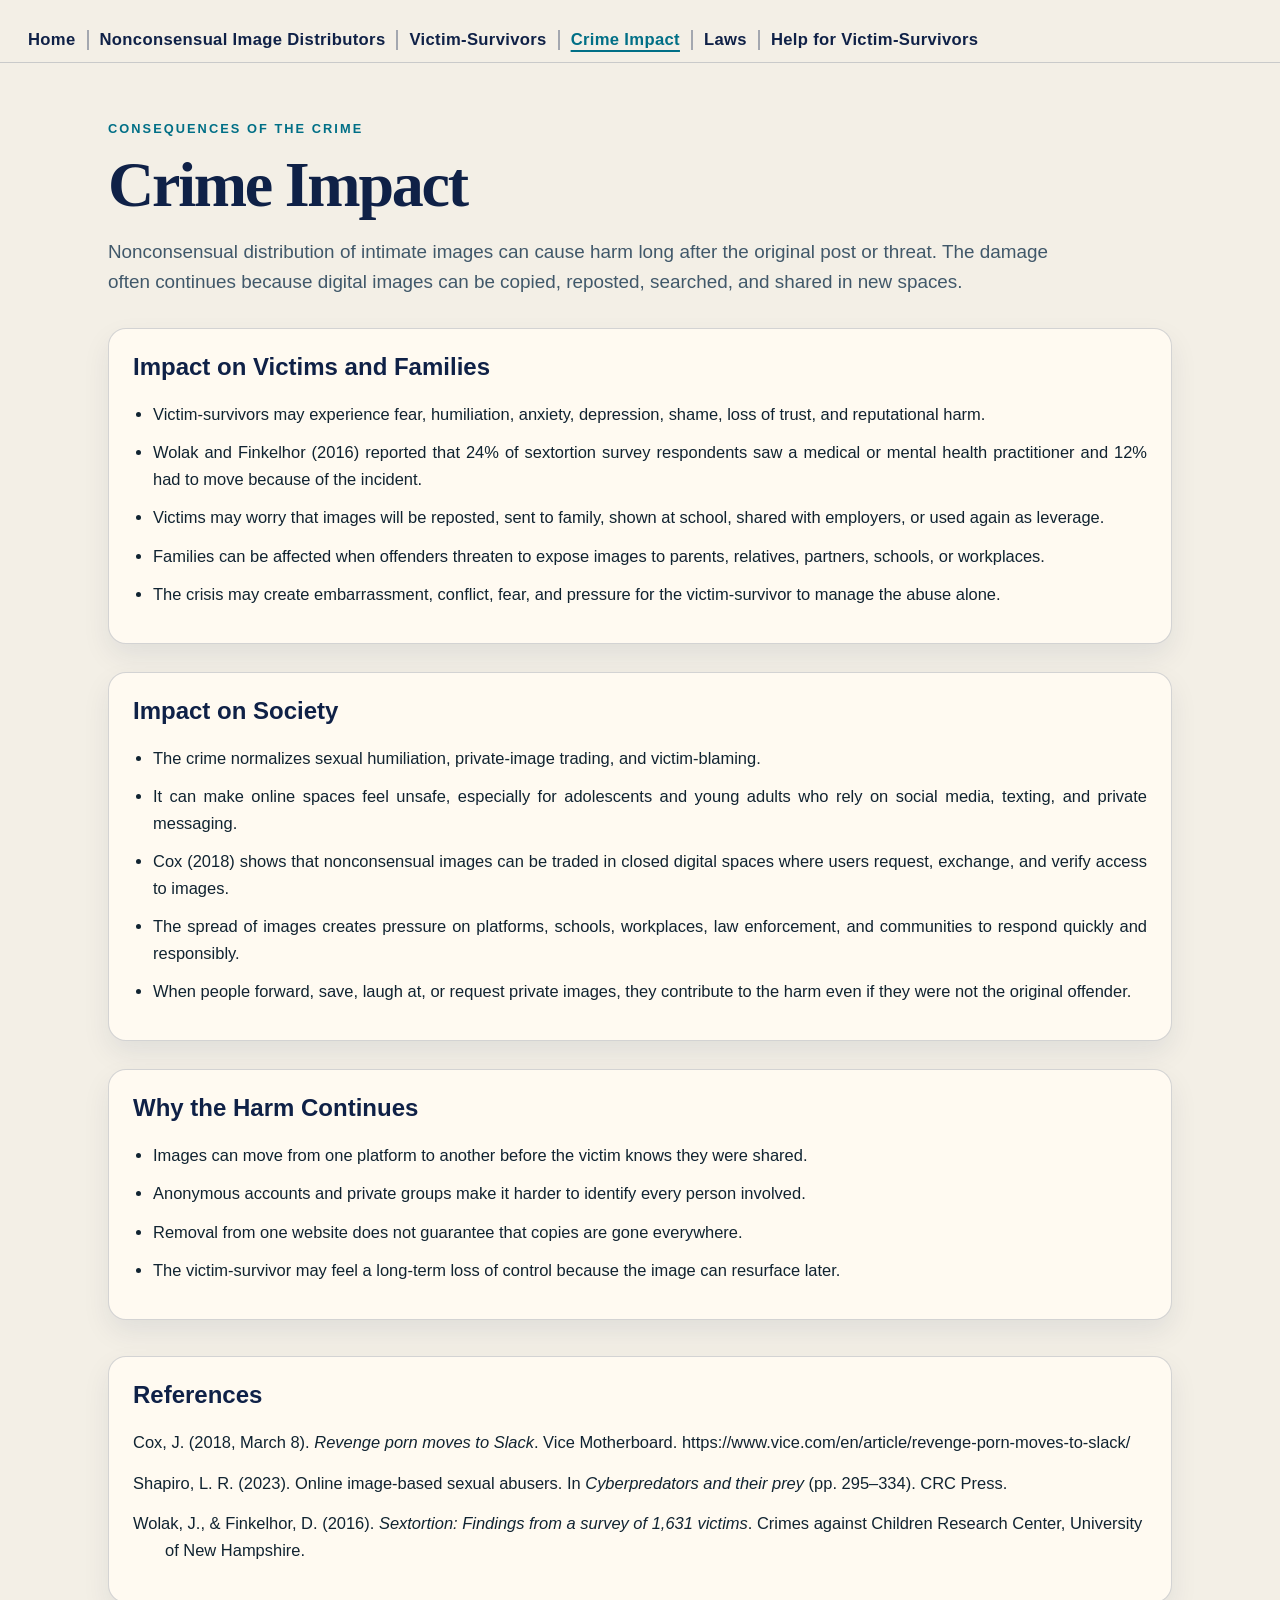
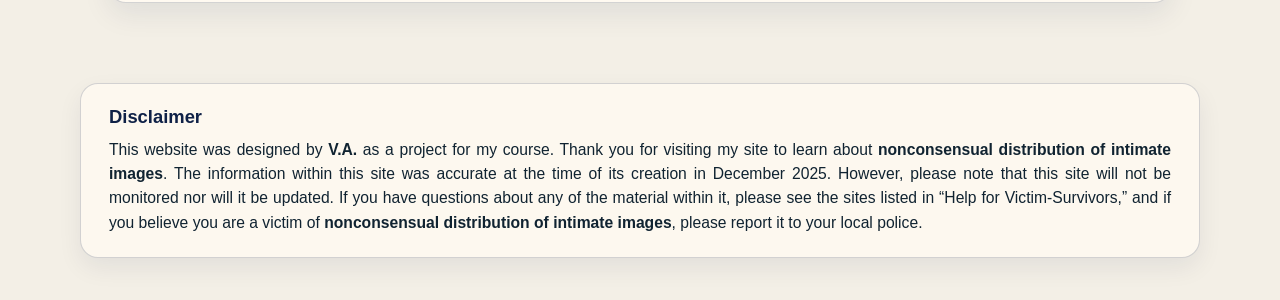
==== commit afe8d86f: "Add files via upload" ====
--- a/crime-impact.html
+++ b/crime-impact.html
@@ -1,15 +1,70 @@
-<!DOCTYPE html><html lang="en"><head><meta charset="UTF-8"><meta name="viewport" content="width=device-width, initial-scale=1.0"><title>Crime Impact</title><link rel="stylesheet" href="style.css"></head><body><header class="site-header">
-  <div class="brand"><a href="index.html">NDII<span>.</span></a><small>An awareness site on nonconsensual image distribution</small></div>
-  <nav class="nav"><a class="" href="index.html">01 / Home</a>
-<a class="" href="image-based-abusers.html">02 / Image Distributors</a>
-<a class="" href="victim-survivors.html">03 / Victim-Survivors</a>
-<a class="active" href="crime-impact.html">04 / Crime Impact</a>
-<a class="" href="laws.html">05 / Laws</a>
-<a class="" href="help-for-survivors.html">06 / Help</a></nav>
-</header><main class="page-wrap"><section class="page-hero"><p class="tag">The damage</p><h1>The <em>Impact</em> of the Crime.</h1><p class="deck">The harm is not limited to one post. It can affect mental health, family life, school, work, reputation, and community safety.</p><figure class="wide-image"><img src="images/impact-visual.svg" alt="Digital harm spreading illustration"><figcaption>Fig. 05 / Private harm can become public and long-lasting.</figcaption></figure></section>
-<section class="section-block"><p class="section-no">§ 01</p><h2>Impact on victims and families</h2><ul class="check-list"><li><strong>Emotional trauma:</strong> Victims may experience fear, shame, anxiety, depression, panic, or loss of trust.</li><li><strong>Reputational harm:</strong> The image may be seen by peers, family, classmates, coworkers, or strangers.</li><li><strong>Loss of control:</strong> Once an image is copied or posted, the victim may not know who saved it or where it will appear next.</li><li><strong>Family stress:</strong> Families may struggle with fear, anger, embarrassment, safety concerns, and uncertainty about what to do next.</li><li><strong>Practical consequences:</strong> Victims may change schools, jobs, accounts, routines, or social relationships to avoid further exposure.</li></ul></section>
-<section class="section-block"><p class="section-no">§ 02</p><h2>Impact on society</h2><ul class="check-list"><li><strong>Normalization of digital sexual abuse:</strong> Private groups that trade images can make abuse seem like entertainment instead of harm.</li><li><strong>Platform safety problems:</strong> Closed digital spaces can make reporting and removal difficult.</li><li><strong>Underreporting:</strong> Shame and self-blame can stop victims from reporting, allowing offenders to continue.</li><li><strong>Legal and jurisdiction challenges:</strong> Images can spread across states, countries, platforms, and anonymous accounts.</li><li><strong>Bystander responsibility:</strong> People who request, forward, save, or laugh at the images contribute to the victim’s harm.</li></ul></section><section class="section-block"><p class="section-no">§ 03</p><h2>Impact shown in research</h2><div class="stat-grid"><div><strong>24%</strong><span>of Wolak &amp; Finkelhor respondents saw a medical or mental health practitioner</span></div><div><strong>12%</strong><span>reported having to move as a result of the incident</span></div><div><strong>30%</strong><span>reported that sexual images were disseminated in the survey findings</span></div></div></section><section class="disclaimer-box">
-  <p><strong>Disclaimer:</strong> This website was designed by <strong>V.A.</strong> as a project for my course. Thank you for visiting my site to learn about <strong>nonconsensual distribution of intimate images</strong>. The information within this site was accurate at the time of its creation in December 2025. However, please note that this site will not be monitored nor will it be updated. If you have questions about any of the material within it, please see the sites listed in “Help for Victim-Survivors,” and if you believe you are a victim of <strong>nonconsensual distribution of intimate images</strong>, please report it to your local police.</p>
-</section><section class="references"><h2>References</h2><p class="reference"><span>01</span> Cox, J. (2018, March 8). <em>Revenge porn moves to Slack</em>. Vice Motherboard. https://www.vice.com/en/article/revenge-porn-moves-to-slack/</p>
-<p class="reference"><span>02</span> Shapiro, L. R. (2023). Online image-based sexual abusers. In <em>Cyberpredators and their prey</em> (pp. 295–334). CRC Press.</p>
-<p class="reference"><span>03</span> Wolak, J., &amp; Finkelhor, D. (2016). <em>Sextortion: Findings from a survey of 1,631 victims</em>. Crimes against Children Research Center, University of New Hampshire.</p></section></main></body></html>+<!DOCTYPE html>
+<html lang="en">
+<head>
+  <meta charset="UTF-8">
+  <meta name="viewport" content="width=device-width, initial-scale=1.0">
+  <title>Crime Impact | Nonconsensual Distribution of Intimate Images</title>
+  <link rel="stylesheet" href="style.css">
+</head>
+<body>
+  <header class="site-header">
+    <nav class="nav">
+      <a href="index.html">Home</a>
+      <a href="image-based-abusers.html">Nonconsensual Image Distributors</a>
+      <a href="victim-survivors.html">Victim-Survivors</a>
+      <a class="active" href="crime-impact.html">Crime Impact</a>
+      <a href="laws.html">Laws</a>
+      <a href="help-for-survivors.html">Help for Victim-Survivors</a>
+    </nav>
+  </header>
+
+  <main class="page">
+    <p class="eyebrow">Consequences of the crime</p>
+    <h1>Crime Impact</h1>
+    <p>Nonconsensual distribution of intimate images can cause harm long after the original post or threat. The damage often continues because digital images can be copied, reposted, searched, and shared in new spaces.</p>
+
+    <section class="content-block">
+      <h2>Impact on Victims and Families</h2>
+      <ul>
+        <li>Victim-survivors may experience fear, humiliation, anxiety, depression, shame, loss of trust, and reputational harm.</li>
+        <li>Wolak and Finkelhor (2016) reported that 24% of sextortion survey respondents saw a medical or mental health practitioner and 12% had to move because of the incident.</li>
+        <li>Victims may worry that images will be reposted, sent to family, shown at school, shared with employers, or used again as leverage.</li>
+        <li>Families can be affected when offenders threaten to expose images to parents, relatives, partners, schools, or workplaces.</li>
+        <li>The crisis may create embarrassment, conflict, fear, and pressure for the victim-survivor to manage the abuse alone.</li>
+      </ul>
+    </section>
+
+    <section class="content-block">
+      <h2>Impact on Society</h2>
+      <ul>
+        <li>The crime normalizes sexual humiliation, private-image trading, and victim-blaming.</li>
+        <li>It can make online spaces feel unsafe, especially for adolescents and young adults who rely on social media, texting, and private messaging.</li>
+        <li>Cox (2018) shows that nonconsensual images can be traded in closed digital spaces where users request, exchange, and verify access to images.</li>
+        <li>The spread of images creates pressure on platforms, schools, workplaces, law enforcement, and communities to respond quickly and responsibly.</li>
+        <li>When people forward, save, laugh at, or request private images, they contribute to the harm even if they were not the original offender.</li>
+      </ul>
+    </section>
+
+    <section class="content-block">
+      <h2>Why the Harm Continues</h2>
+      <ul>
+        <li>Images can move from one platform to another before the victim knows they were shared.</li>
+        <li>Anonymous accounts and private groups make it harder to identify every person involved.</li>
+        <li>Removal from one website does not guarantee that copies are gone everywhere.</li>
+        <li>The victim-survivor may feel a long-term loss of control because the image can resurface later.</li>
+      </ul>
+    </section>
+
+    <section class="page-references">
+      <h2>References</h2>
+      <p class="reference">Cox, J. (2018, March 8). <em>Revenge porn moves to Slack</em>. Vice Motherboard. https://www.vice.com/en/article/revenge-porn-moves-to-slack/</p>
+      <p class="reference">Shapiro, L. R. (2023). Online image-based sexual abusers. In <em>Cyberpredators and their prey</em> (pp. 295–334). CRC Press.</p>
+      <p class="reference">Wolak, J., &amp; Finkelhor, D. (2016). <em>Sextortion: Findings from a survey of 1,631 victims</em>. Crimes against Children Research Center, University of New Hampshire.</p>
+    </section>
+  </main>
+  <footer class="site-disclaimer">
+    <h2>Disclaimer</h2>
+    <p>This website was designed by <strong>V.A.</strong> as a project for my course. Thank you for visiting my site to learn about <strong>nonconsensual distribution of intimate images</strong>. The information within this site was accurate at the time of its creation in December 2025. However, please note that this site will not be monitored nor will it be updated. If you have questions about any of the material within it, please see the sites listed in “Help for Victim-Survivors,” and if you believe you are a victim of <strong>nonconsensual distribution of intimate images</strong>, please report it to your local police.</p>
+  </footer>
+</body>
+</html>
--- a/style.css
+++ b/style.css
@@ -1,3 +1,400 @@
-
-*{box-sizing:border-box} :root{--ink:#141414;--muted:#4f4a43;--paper:#f5efe3;--paper2:#ece3d3;--red:#b63a2d;--gold:#c9a34b;--line:rgba(20,20,20,.22);--card:#fbf6ec;--black:#11110f}
-body{margin:0;background:radial-gradient(circle at top left,rgba(255,255,255,.55),transparent 35%),var(--paper);color:var(--ink);font-family:Georgia,'Times New Roman',serif}body:before{content:"";position:fixed;inset:0;pointer-events:none;background-image:linear-gradient(rgba(20,20,20,.018) 1px,transparent 1px),linear-gradient(90deg,rgba(20,20,20,.014) 1px,transparent 1px);background-size:22px 22px;opacity:.75}.site-header{position:sticky;top:0;z-index:10;background:rgba(245,239,227,.96);border-bottom:2px solid var(--black);box-shadow:0 2px 15px rgba(0,0,0,.07)}.brand{max-width:1160px;margin:0 auto;padding:12px 24px 7px;display:flex;align-items:end;gap:14px}.brand a{font-family:Arial,Helvetica,sans-serif;text-decoration:none;color:var(--ink);font-size:2rem;font-weight:950;letter-spacing:.03em;line-height:.8}.brand a span{color:var(--red)}.brand small{font-family:Arial,Helvetica,sans-serif;text-transform:uppercase;letter-spacing:.45em;font-size:.68rem;color:#777063}.nav{background:var(--black);display:flex;justify-content:center;flex-wrap:wrap;border-top:1px solid rgba(0,0,0,.2)}.nav a{font-family:Arial,Helvetica,sans-serif;color:#e9dcbf;text-decoration:none;text-transform:uppercase;font-weight:800;letter-spacing:.09em;font-size:.75rem;padding:15px 23px;border-right:1px solid rgba(236,225,205,.16)}.nav a.active,.nav a:hover{background:var(--red);color:#f4e7cd}.home-wrap,.page-wrap{max-width:1060px;margin:0 auto;padding:38px 28px 70px}.hero-mag{display:grid;grid-template-columns:minmax(300px,.82fr) 1fr;gap:46px;align-items:center;margin:22px 0 46px}.tag{display:inline-block;font-family:Arial,Helvetica,sans-serif;text-transform:uppercase;letter-spacing:.42em;color:var(--red);border:1px solid var(--red);padding:7px 14px;font-size:.68rem;font-weight:800;background:rgba(255,255,255,.25)}h1{font-size:clamp(3rem,7vw,6rem);line-height:.92;margin:18px 0 15px;letter-spacing:-.055em;font-weight:800}h1 em{font-style:italic;color:var(--red);font-weight:400}.deck{font-size:1.21rem;line-height:1.58;color:var(--muted);font-style:italic;border-left:3px solid var(--red);padding-left:18px;max-width:760px;text-align:justify}.hero-photo img,.wide-image img{width:100%;display:block;border:1px solid var(--black);border-right:7px solid var(--red);border-bottom:7px solid var(--red);box-shadow:0 18px 38px rgba(0,0,0,.13);max-height:460px;object-fit:cover}.hero-photo figcaption,.wide-image figcaption,.image-card figcaption{font-family:Arial,Helvetica,sans-serif;text-transform:uppercase;letter-spacing:.28em;font-size:.65rem;color:#d5b14e;background:#12120f;padding:9px 14px}.section-block{margin:48px 0;padding:0 0 18px;border-bottom:1px dotted rgba(20,20,20,.35)}.section-no{font-family:Arial,Helvetica,sans-serif;color:var(--red);letter-spacing:.25em;font-weight:900;margin:0 0 -30px}.section-block h2,.references h2,.image-card h2{font-family:Arial,Helvetica,sans-serif;text-transform:uppercase;letter-spacing:.02em;font-size:clamp(1.6rem,3vw,2.45rem);margin:0 0 20px 54px;border-bottom:2px solid var(--ink);padding-bottom:10px}.check-list,.section-block ul,.card ul{list-style:none;margin:0;padding:0}.check-list li,.section-block li,.card li{position:relative;padding:13px 0 13px 33px;border-bottom:1px dotted rgba(20,20,20,.28);line-height:1.62;font-size:1.07rem;text-align:justify}.check-list li:before,.section-block li:before,.card li:before{content:"✓";position:absolute;left:5px;color:var(--red);font-family:Arial,Helvetica,sans-serif;font-weight:900}.stat-grid{display:grid;grid-template-columns:repeat(4,1fr);gap:18px}.stat-grid div{background:#11110f;color:#e8d7ad;border-top:4px solid var(--red);padding:28px 22px;min-height:160px;box-shadow:0 12px 26px rgba(0,0,0,.12)}.stat-grid strong{display:block;font-family:Georgia,serif;font-size:2.8rem;color:var(--gold);line-height:1}.stat-grid span{display:block;margin-top:12px;font-family:Arial,Helvetica,sans-serif;text-transform:uppercase;letter-spacing:.16em;font-size:.68rem;line-height:1.85}.explore-grid{display:grid;grid-template-columns:repeat(3,1fr);gap:20px;margin:55px 0}.explore-grid a{display:block;background:rgba(255,255,255,.25);border-left:4px solid var(--red);padding:24px;text-decoration:none;color:var(--ink);min-height:130px}.explore-grid span{font-family:Arial,sans-serif;color:var(--red);letter-spacing:.28em}.explore-grid strong{display:block;font-family:Arial,sans-serif;text-transform:uppercase;font-size:1.35rem;margin:12px 0 8px}.explore-grid small{font-size:1rem;color:var(--muted)}.page-hero{margin:22px 0 50px}.wide-image{margin:28px 0 0}.split-list{display:grid;grid-template-columns:repeat(3,1fr);gap:22px}.split-list article,.card,.image-card,.references,.disclaimer-box{background:rgba(255,255,255,.25);border:1px solid var(--line);padding:24px;box-shadow:0 12px 25px rgba(0,0,0,.05)}.split-list h3{font-family:Arial,Helvetica,sans-serif;text-transform:uppercase;color:var(--red);font-size:1rem;letter-spacing:.05em}.feature-row{display:grid;grid-template-columns:1fr 340px;gap:28px;align-items:start}.image-card img{width:100%;display:block;border:1px solid var(--ink);background:var(--card)}.card-grid{display:grid;grid-template-columns:repeat(3,1fr);gap:22px;margin:34px 0}.card-grid.two{grid-template-columns:repeat(2,1fr)}.card h2{font-family:Arial,Helvetica,sans-serif;text-transform:uppercase;font-size:1.2rem;color:var(--red);margin-top:0}.references{margin-top:55px}.references h2{margin-left:0}.reference{border-bottom:1px dotted rgba(20,20,20,.25);padding:12px 0;margin:0;line-height:1.55;text-align:justify}.reference span{font-family:Arial,Helvetica,sans-serif;color:var(--red);font-weight:900;margin-right:18px}.disclaimer-box{margin:48px 0 28px;border-left:5px solid var(--gold)}.disclaimer-box p{line-height:1.6;text-align:justify;margin:0}a{color:#9f2b22;font-weight:700}@media(max-width:900px){.hero-mag,.feature-row{grid-template-columns:1fr}.stat-grid,.explore-grid,.card-grid,.card-grid.two,.split-list{grid-template-columns:1fr}.home-wrap,.page-wrap{padding:28px 18px 55px}.nav{justify-content:flex-start}.nav a{font-size:.68rem;padding:13px 14px}.brand{display:block}.brand small{display:block;margin-top:8px;letter-spacing:.22em}.section-no{margin-bottom:8px}.section-block h2{margin-left:0}.hero-photo img,.wide-image img{border-right:4px solid var(--red);border-bottom:4px solid var(--red)}}
+* {
+  box-sizing: border-box;
+}
+
+:root {
+  --navy: #0f2147;
+  --navy-deep: #081725;
+  --cyan: #00a9c9;
+  --cream: #f3efe6;
+  --cream-2: #ebe4d6;
+  --paper: #fbf7ef;
+  --text: #102331;
+  --muted: #40586a;
+  --line: rgba(15, 33, 71, 0.18);
+  --card: #fffaf1;
+}
+
+body {
+  margin: 0;
+  font-family: Arial, Helvetica, sans-serif;
+  color: var(--text);
+  background: var(--cream);
+}
+
+.site-header {
+  width: 100%;
+  padding: 30px 28px 12px;
+  background: var(--cream);
+  border-bottom: 1px solid var(--line);
+}
+
+.nav {
+  display: flex;
+  flex-wrap: wrap;
+  align-items: center;
+  gap: 0;
+  font-size: clamp(0.85rem, 1.3vw, 1.15rem);
+  letter-spacing: 0.02em;
+}
+
+.nav a {
+  color: var(--navy);
+  text-decoration: none;
+  padding: 0 11px;
+  border-right: 2px solid rgba(15, 33, 71, 0.35);
+  font-weight: 700;
+}
+
+.nav a:first-child {
+  padding-left: 0;
+}
+
+.nav a:last-child {
+  border-right: none;
+}
+
+.nav a:hover,
+.nav a.active {
+  color: #006f86;
+  text-decoration: underline;
+  text-decoration-thickness: 2px;
+  text-underline-offset: 5px;
+}
+
+.hero {
+  min-height: calc(100vh - 95px);
+  display: grid;
+  grid-template-columns: 1fr 1.05fr;
+  gap: 55px;
+  align-items: center;
+  padding: 44px 7vw 64px;
+  background: linear-gradient(180deg, #f7f1e6 0%, #ece3d4 100%);
+}
+
+.hero-text {
+  text-align: center;
+}
+
+.eyebrow {
+  color: #006f86;
+  text-transform: uppercase;
+  letter-spacing: 0.16em;
+  font-size: 0.8rem;
+  font-weight: 800;
+  margin: 0 0 18px;
+}
+
+.hero-text h1,
+.page h1 {
+  margin: 0 0 20px;
+  font-family: Georgia, 'Times New Roman', serif;
+  line-height: 0.98;
+  letter-spacing: -0.035em;
+  color: var(--navy);
+}
+
+.hero-text h1 {
+  font-size: clamp(2.65rem, 5vw, 5.3rem);
+}
+
+.hero-text p:not(.eyebrow) {
+  max-width: 720px;
+  margin: 0 auto 26px;
+  font-size: clamp(1.02rem, 1.55vw, 1.24rem);
+  line-height: 1.55;
+  color: var(--muted);
+  text-align: justify;
+}
+
+.button {
+  display: inline-block;
+  min-width: 260px;
+  padding: 15px 26px;
+  background: #00c7e8;
+  color: #061721;
+  text-decoration: none;
+  font-size: 1.1rem;
+  letter-spacing: 0.02em;
+  font-weight: 700;
+  transition: transform 0.2s ease, filter 0.2s ease;
+}
+
+.button:hover {
+  transform: translateY(-2px);
+  filter: brightness(1.03);
+}
+
+.hero-image img {
+  width: 100%;
+  max-width: 650px;
+  display: block;
+  margin: 0 auto;
+  border-radius: 10px;
+  box-shadow: 0 18px 45px rgba(15, 33, 71, 0.22);
+}
+
+.home-summary {
+  display: grid;
+  grid-template-columns: repeat(3, 1fr);
+  gap: 22px;
+  max-width: 1180px;
+  margin: -22px auto 58px;
+  padding: 0 28px;
+}
+
+.home-summary article,
+.card,
+.content-block,
+.image-card,
+.page-references {
+  background: var(--card);
+  border: 1px solid var(--line);
+  border-radius: 18px;
+  padding: 24px;
+  box-shadow: 0 12px 28px rgba(15, 33, 71, 0.08);
+}
+
+.home-summary h2,
+.card h2,
+.content-block h2,
+.feature-row h2,
+.page-references h2 {
+  color: var(--navy);
+  margin-top: 0;
+}
+
+.home-summary p,
+.card p,
+.content-block p,
+.feature-row p,
+.image-card figcaption,
+.split-list p,
+.page-references p,
+.page li,
+.home-summary li,
+.card li,
+.content-block li {
+  color: var(--text);
+  line-height: 1.62;
+  font-size: 1.03rem;
+}
+
+.home-summary ul,
+.card ul,
+.content-block ul,
+.feature-row ul {
+  margin: 0;
+  padding-left: 1.25rem;
+  text-align: justify;
+}
+
+.page {
+  max-width: 1120px;
+  margin: 0 auto;
+  padding: 58px 28px 80px;
+}
+
+.page h1 {
+  font-size: clamp(2.55rem, 5vw, 4.8rem);
+}
+
+.page > p:not(.eyebrow) {
+  max-width: 940px;
+  font-size: 1.18rem;
+  line-height: 1.58;
+  color: var(--muted);
+  margin-bottom: 32px;
+  text-align: justify;
+}
+
+.card-grid {
+  display: grid;
+  grid-template-columns: repeat(3, 1fr);
+  gap: 22px;
+  margin-bottom: 28px;
+}
+
+.card-grid.two {
+  grid-template-columns: repeat(2, 1fr);
+}
+
+.card h2 {
+  font-size: 1.28rem;
+}
+
+.content-block {
+  margin: 28px 0;
+}
+
+.split-list {
+  display: grid;
+  grid-template-columns: repeat(3, 1fr);
+  gap: 20px;
+}
+
+.split-list.two-col {
+  grid-template-columns: repeat(2, 1fr);
+}
+
+.split-list h3 {
+  margin-bottom: 8px;
+  color: var(--navy);
+}
+
+.feature-row {
+  display: grid;
+  grid-template-columns: 1fr 0.92fr;
+  gap: 30px;
+  align-items: start;
+  margin-bottom: 28px;
+}
+
+.image-card {
+  margin: 0;
+}
+
+.image-card img {
+  display: block;
+  width: 100%;
+  border-radius: 12px;
+  background: #f7f2e9;
+}
+
+.image-card figcaption {
+  margin-top: 12px;
+  font-size: 0.95rem;
+  color: var(--muted);
+  text-align: justify;
+}
+
+.note {
+  color: var(--muted);
+}
+
+.page-references {
+  margin-top: 36px;
+}
+
+.reference {
+  padding-left: 2rem;
+  text-indent: -2rem;
+  margin: 0 0 14px;
+  font-size: 0.98rem;
+  text-align: left;
+}
+
+.refs p {
+  font-size: 1.02rem;
+}
+
+footer {
+  max-width: 1120px;
+  margin: 0 auto 46px;
+  padding: 0 28px;
+}
+
+@media (max-width: 950px) {
+  .site-header {
+    padding-top: 24px;
+  }
+
+  .nav {
+    row-gap: 10px;
+  }
+
+  .hero,
+  .feature-row {
+    grid-template-columns: 1fr;
+    gap: 35px;
+  }
+
+  .hero {
+    padding-top: 45px;
+  }
+
+  .hero-text {
+    order: 1;
+  }
+
+  .hero-image {
+    order: 2;
+  }
+
+  .button {
+    min-width: auto;
+    width: min(100%, 330px);
+  }
+
+  .card-grid,
+  .card-grid.two,
+  .home-summary,
+  .split-list,
+  .split-list.two-col {
+    grid-template-columns: 1fr;
+  }
+
+  .home-summary {
+    margin-top: 0;
+  }
+}
+
+
+/* Professor feedback updates */
+.content-block,
+.card,
+.home-summary article,
+.image-card,
+.page-references,
+.site-disclaimer {
+  color: var(--text);
+}
+
+.page li,
+.home-summary li,
+.card li,
+.content-block li {
+  margin-bottom: 0.72rem;
+  text-align: justify;
+}
+
+.feature-row .content-block ul,
+.card ul,
+.content-block ul,
+.home-summary ul {
+  text-align: justify;
+}
+
+.page a {
+  color: #006f86;
+  font-weight: 700;
+}
+
+.compact-image img {
+  max-height: 390px;
+  object-fit: contain;
+}
+
+.site-disclaimer {
+  max-width: 1120px;
+  margin: 0 auto 42px;
+  padding: 22px 28px;
+  background: #fdf8ef;
+  border: 1px solid var(--line);
+  border-radius: 18px;
+  box-shadow: 0 10px 24px rgba(15, 33, 71, 0.07);
+}
+
+.site-disclaimer h2 {
+  color: var(--navy);
+  margin: 0 0 10px;
+  font-size: 1.15rem;
+}
+
+.site-disclaimer p {
+  margin: 0;
+  color: var(--text);
+  line-height: 1.55;
+  font-size: 0.98rem;
+  text-align: justify;
+}
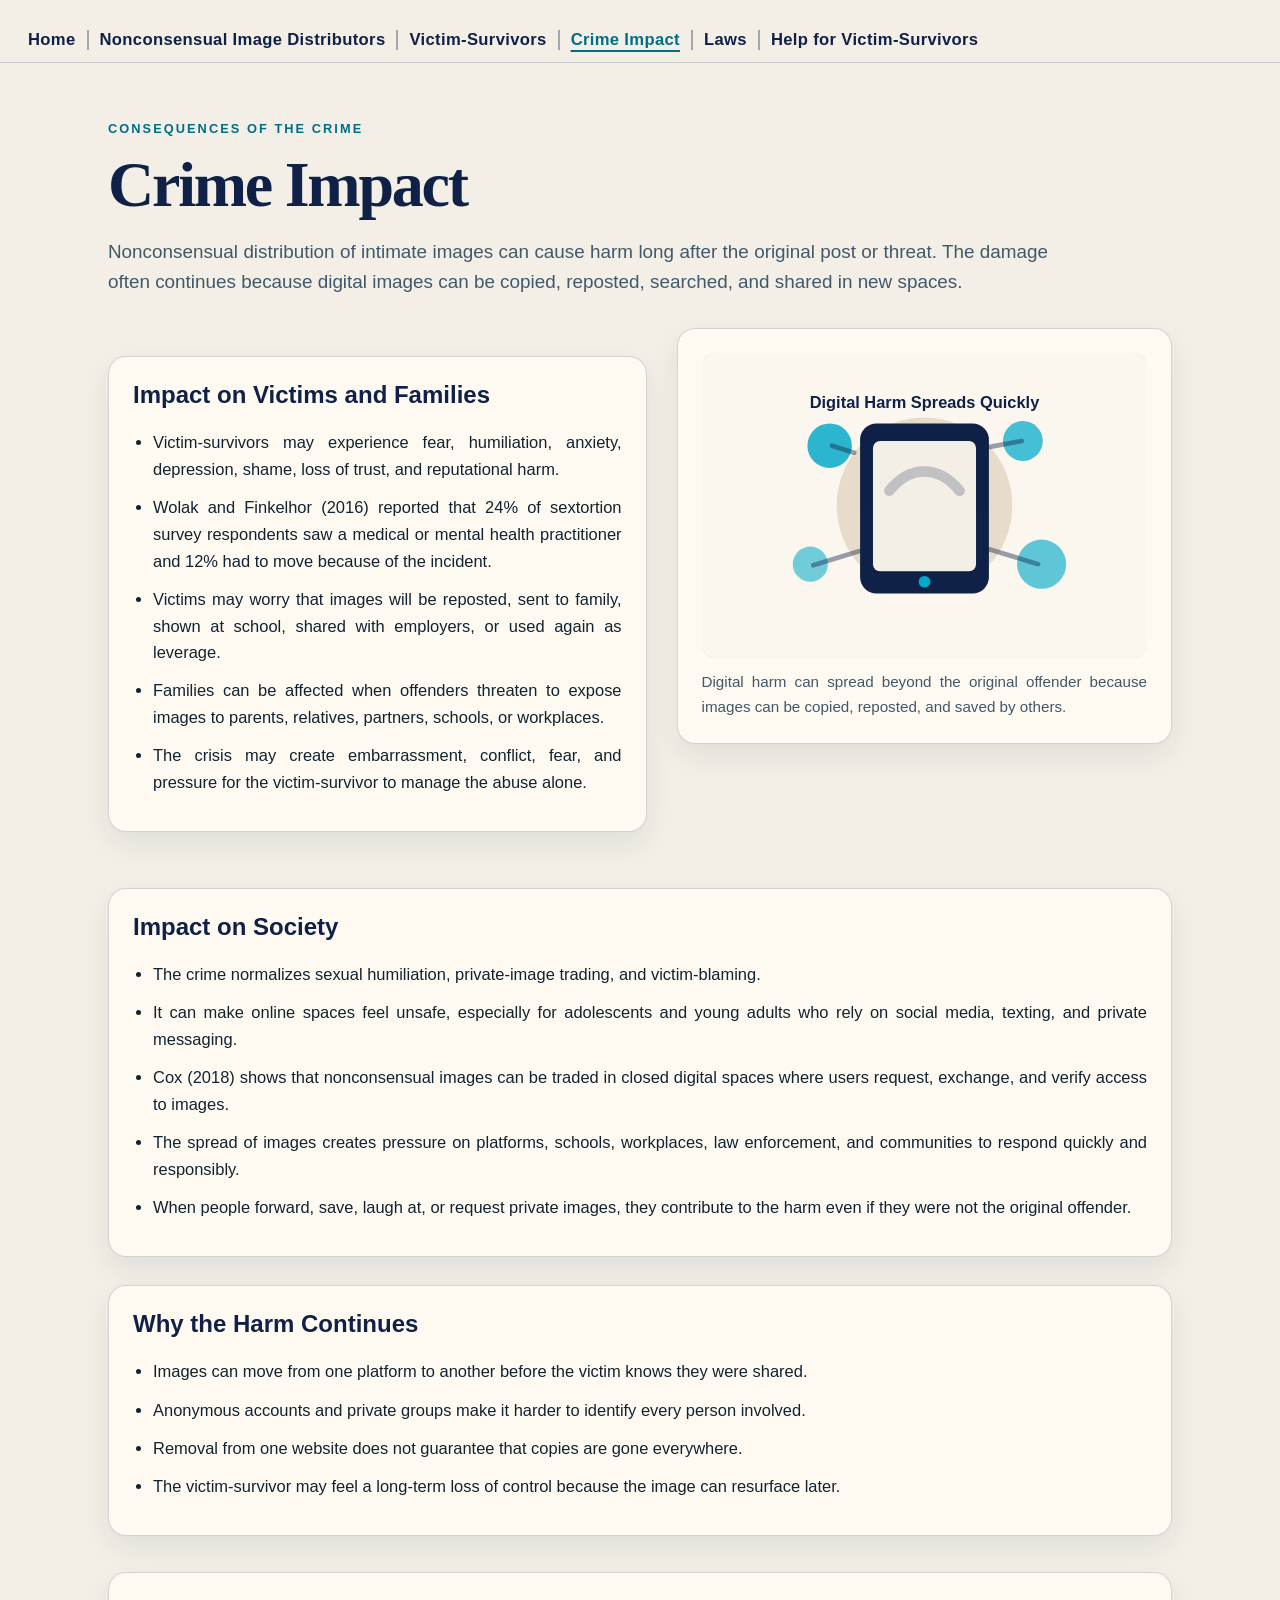
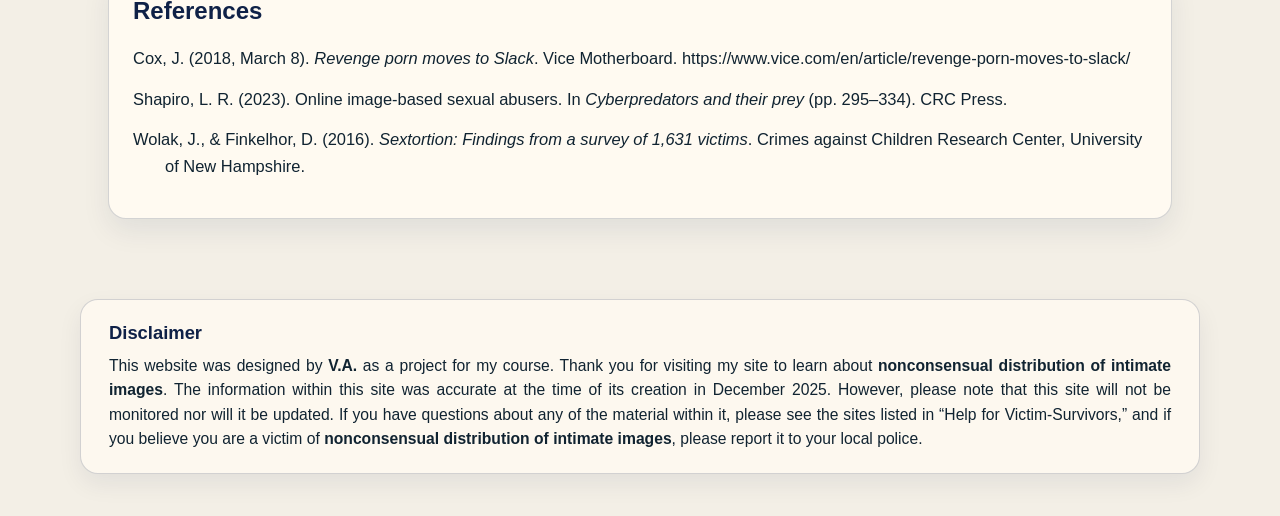
==== commit af03b139: "Add files via upload" ====
--- a/crime-impact.html
+++ b/crime-impact.html
@@ -23,15 +23,21 @@
     <h1>Crime Impact</h1>
     <p>Nonconsensual distribution of intimate images can cause harm long after the original post or threat. The damage often continues because digital images can be copied, reposted, searched, and shared in new spaces.</p>
 
-    <section class="content-block">
-      <h2>Impact on Victims and Families</h2>
-      <ul>
-        <li>Victim-survivors may experience fear, humiliation, anxiety, depression, shame, loss of trust, and reputational harm.</li>
-        <li>Wolak and Finkelhor (2016) reported that 24% of sextortion survey respondents saw a medical or mental health practitioner and 12% had to move because of the incident.</li>
-        <li>Victims may worry that images will be reposted, sent to family, shown at school, shared with employers, or used again as leverage.</li>
-        <li>Families can be affected when offenders threaten to expose images to parents, relatives, partners, schools, or workplaces.</li>
-        <li>The crisis may create embarrassment, conflict, fear, and pressure for the victim-survivor to manage the abuse alone.</li>
-      </ul>
+    <section class="feature-row">
+      <div class="content-block">
+        <h2>Impact on Victims and Families</h2>
+        <ul>
+          <li>Victim-survivors may experience fear, humiliation, anxiety, depression, shame, loss of trust, and reputational harm.</li>
+          <li>Wolak and Finkelhor (2016) reported that 24% of sextortion survey respondents saw a medical or mental health practitioner and 12% had to move because of the incident.</li>
+          <li>Victims may worry that images will be reposted, sent to family, shown at school, shared with employers, or used again as leverage.</li>
+          <li>Families can be affected when offenders threaten to expose images to parents, relatives, partners, schools, or workplaces.</li>
+          <li>The crisis may create embarrassment, conflict, fear, and pressure for the victim-survivor to manage the abuse alone.</li>
+        </ul>
+      </div>
+      <figure class="image-card compact-image">
+        <img src="images/impact-illustration.svg" alt="Illustration of online harm spreading through devices and people">
+        <figcaption>Digital harm can spread beyond the original offender because images can be copied, reposted, and saved by others.</figcaption>
+      </figure>
     </section>
 
     <section class="content-block">
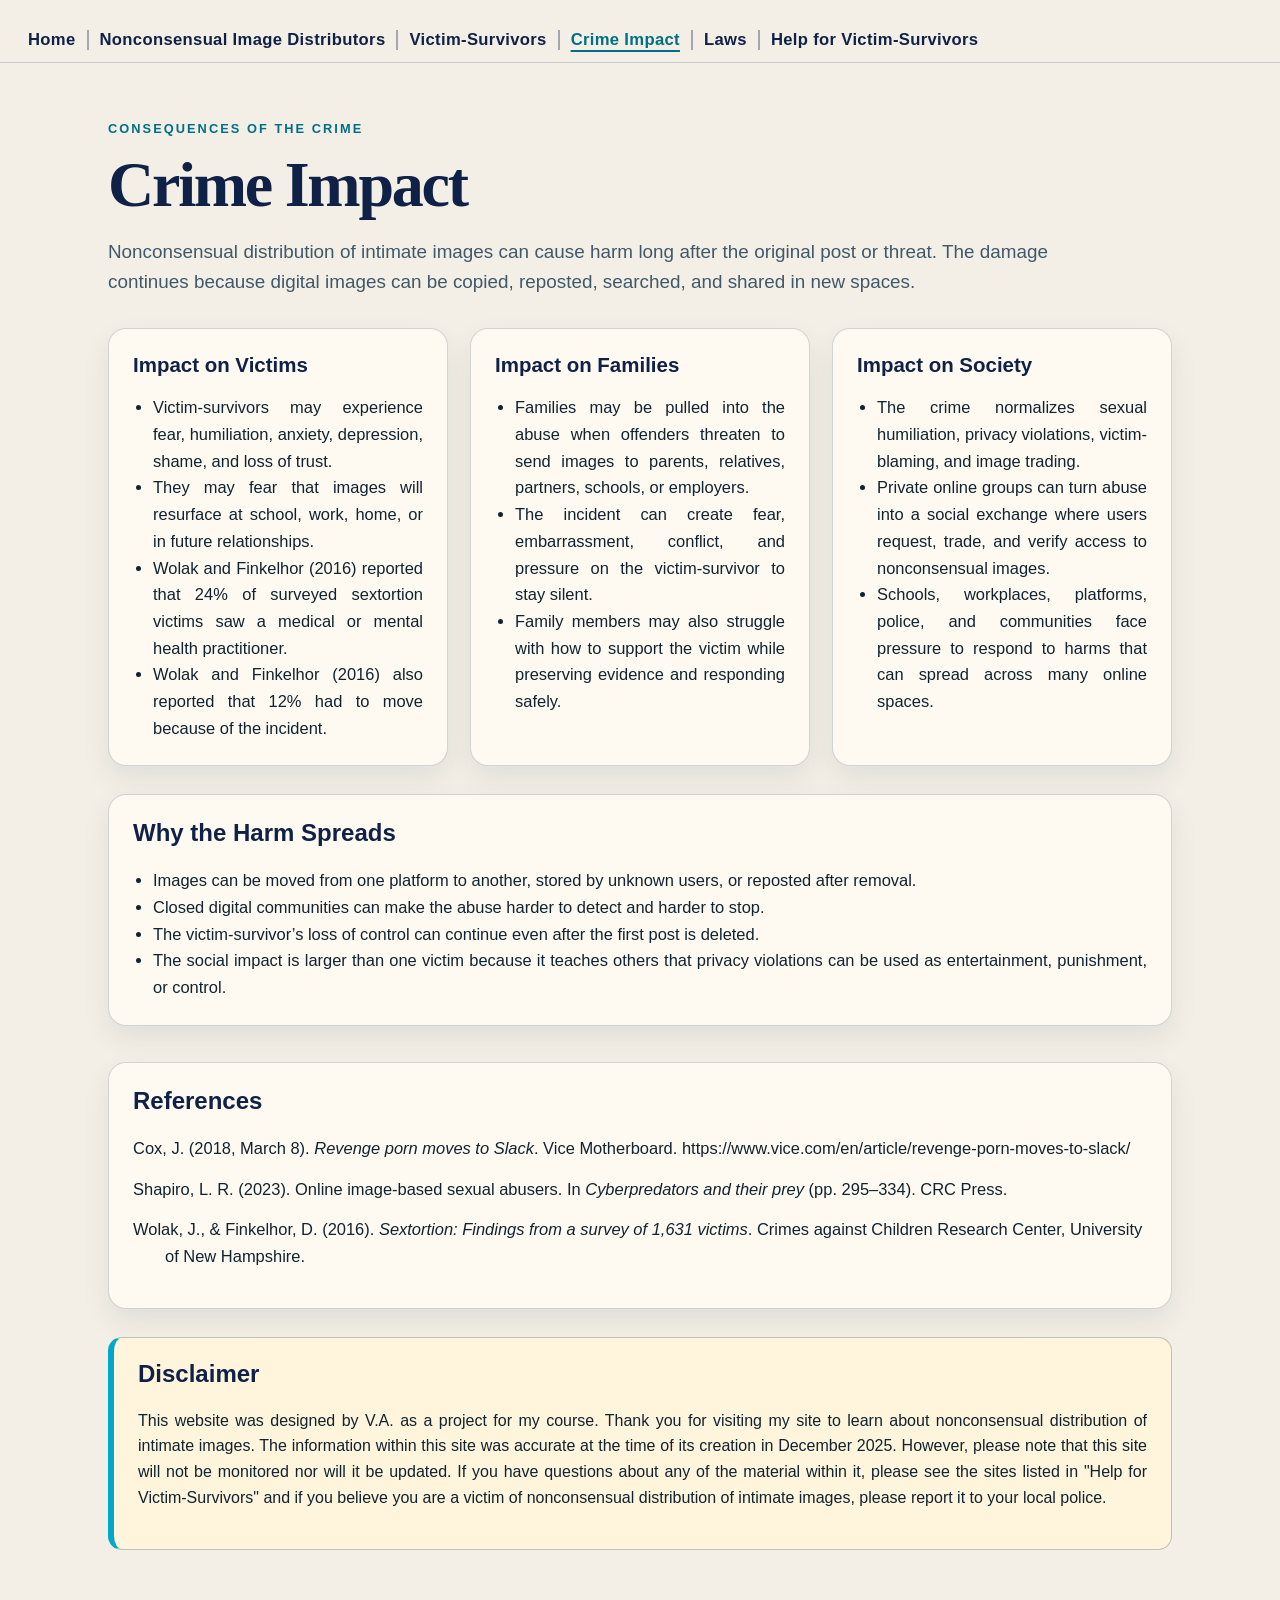
==== commit 8a0440a1: "Add files via upload" ====
--- a/crime-impact.html
+++ b/crime-impact.html
@@ -21,43 +21,43 @@
   <main class="page">
     <p class="eyebrow">Consequences of the crime</p>
     <h1>Crime Impact</h1>
-    <p>Nonconsensual distribution of intimate images can cause harm long after the original post or threat. The damage often continues because digital images can be copied, reposted, searched, and shared in new spaces.</p>
+    <p>Nonconsensual distribution of intimate images can cause harm long after the original post or threat. The damage continues because digital images can be copied, reposted, searched, and shared in new spaces.</p>
 
-    <section class="feature-row">
-      <div class="content-block">
-        <h2>Impact on Victims and Families</h2>
+    <section class="card-grid">
+      <article class="card">
+        <h2>Impact on Victims</h2>
         <ul>
-          <li>Victim-survivors may experience fear, humiliation, anxiety, depression, shame, loss of trust, and reputational harm.</li>
-          <li>Wolak and Finkelhor (2016) reported that 24% of sextortion survey respondents saw a medical or mental health practitioner and 12% had to move because of the incident.</li>
-          <li>Victims may worry that images will be reposted, sent to family, shown at school, shared with employers, or used again as leverage.</li>
-          <li>Families can be affected when offenders threaten to expose images to parents, relatives, partners, schools, or workplaces.</li>
-          <li>The crisis may create embarrassment, conflict, fear, and pressure for the victim-survivor to manage the abuse alone.</li>
+          <li>Victim-survivors may experience fear, humiliation, anxiety, depression, shame, and loss of trust.</li>
+          <li>They may fear that images will resurface at school, work, home, or in future relationships.</li>
+          <li>Wolak and Finkelhor (2016) reported that 24% of surveyed sextortion victims saw a medical or mental health practitioner.</li>
+          <li>Wolak and Finkelhor (2016) also reported that 12% had to move because of the incident.</li>
         </ul>
-      </div>
-      <figure class="image-card compact-image">
-        <img src="images/impact-illustration.svg" alt="Illustration of online harm spreading through devices and people">
-        <figcaption>Digital harm can spread beyond the original offender because images can be copied, reposted, and saved by others.</figcaption>
-      </figure>
+      </article>
+      <article class="card">
+        <h2>Impact on Families</h2>
+        <ul>
+          <li>Families may be pulled into the abuse when offenders threaten to send images to parents, relatives, partners, schools, or employers.</li>
+          <li>The incident can create fear, embarrassment, conflict, and pressure on the victim-survivor to stay silent.</li>
+          <li>Family members may also struggle with how to support the victim while preserving evidence and responding safely.</li>
+        </ul>
+      </article>
+      <article class="card">
+        <h2>Impact on Society</h2>
+        <ul>
+          <li>The crime normalizes sexual humiliation, privacy violations, victim-blaming, and image trading.</li>
+          <li>Private online groups can turn abuse into a social exchange where users request, trade, and verify access to nonconsensual images.</li>
+          <li>Schools, workplaces, platforms, police, and communities face pressure to respond to harms that can spread across many online spaces.</li>
+        </ul>
+      </article>
     </section>
 
     <section class="content-block">
-      <h2>Impact on Society</h2>
+      <h2>Why the Harm Spreads</h2>
       <ul>
-        <li>The crime normalizes sexual humiliation, private-image trading, and victim-blaming.</li>
-        <li>It can make online spaces feel unsafe, especially for adolescents and young adults who rely on social media, texting, and private messaging.</li>
-        <li>Cox (2018) shows that nonconsensual images can be traded in closed digital spaces where users request, exchange, and verify access to images.</li>
-        <li>The spread of images creates pressure on platforms, schools, workplaces, law enforcement, and communities to respond quickly and responsibly.</li>
-        <li>When people forward, save, laugh at, or request private images, they contribute to the harm even if they were not the original offender.</li>
-      </ul>
-    </section>
-
-    <section class="content-block">
-      <h2>Why the Harm Continues</h2>
-      <ul>
-        <li>Images can move from one platform to another before the victim knows they were shared.</li>
-        <li>Anonymous accounts and private groups make it harder to identify every person involved.</li>
-        <li>Removal from one website does not guarantee that copies are gone everywhere.</li>
-        <li>The victim-survivor may feel a long-term loss of control because the image can resurface later.</li>
+        <li>Images can be moved from one platform to another, stored by unknown users, or reposted after removal.</li>
+        <li>Closed digital communities can make the abuse harder to detect and harder to stop.</li>
+        <li>The victim-survivor’s loss of control can continue even after the first post is deleted.</li>
+        <li>The social impact is larger than one victim because it teaches others that privacy violations can be used as entertainment, punishment, or control.</li>
       </ul>
     </section>
 
@@ -67,10 +67,11 @@
       <p class="reference">Shapiro, L. R. (2023). Online image-based sexual abusers. In <em>Cyberpredators and their prey</em> (pp. 295–334). CRC Press.</p>
       <p class="reference">Wolak, J., &amp; Finkelhor, D. (2016). <em>Sextortion: Findings from a survey of 1,631 victims</em>. Crimes against Children Research Center, University of New Hampshire.</p>
     </section>
+
+    <section class="disclaimer-box">
+      <h2>Disclaimer</h2>
+      <p>This website was designed by V.A. as a project for my course. Thank you for visiting my site to learn about nonconsensual distribution of intimate images. The information within this site was accurate at the time of its creation in December 2025. However, please note that this site will not be monitored nor will it be updated. If you have questions about any of the material within it, please see the sites listed in "Help for Victim-Survivors" and if you believe you are a victim of nonconsensual distribution of intimate images, please report it to your local police.</p>
+    </section>
   </main>
-  <footer class="site-disclaimer">
-    <h2>Disclaimer</h2>
-    <p>This website was designed by <strong>V.A.</strong> as a project for my course. Thank you for visiting my site to learn about <strong>nonconsensual distribution of intimate images</strong>. The information within this site was accurate at the time of its creation in December 2025. However, please note that this site will not be monitored nor will it be updated. If you have questions about any of the material within it, please see the sites listed in “Help for Victim-Survivors,” and if you believe you are a victim of <strong>nonconsensual distribution of intimate images</strong>, please report it to your local police.</p>
-  </footer>
 </body>
-</html>+</html>
--- a/style.css
+++ b/style.css
@@ -340,61 +340,31 @@
 }
 
 
-/* Professor feedback updates */
-.content-block,
-.card,
-.home-summary article,
-.image-card,
-.page-references,
-.site-disclaimer {
+.disclaimer-box {
+  background: #fff4dc;
+  border: 1px solid rgba(15, 33, 71, 0.25);
+  border-left: 6px solid var(--cyan);
+  border-radius: 14px;
+  padding: 22px 24px;
+  margin-top: 28px;
+}
+
+.disclaimer-box h2 {
+  margin-top: 0;
+  color: var(--navy);
+  font-weight: 800;
+}
+
+.disclaimer-box p {
   color: var(--text);
-}
-
-.page li,
-.home-summary li,
-.card li,
-.content-block li {
-  margin-bottom: 0.72rem;
-  text-align: justify;
-}
-
-.feature-row .content-block ul,
-.card ul,
-.content-block ul,
-.home-summary ul {
-  text-align: justify;
-}
-
-.page a {
-  color: #006f86;
-  font-weight: 700;
-}
-
-.compact-image img {
-  max-height: 390px;
-  object-fit: contain;
-}
-
-.site-disclaimer {
-  max-width: 1120px;
-  margin: 0 auto 42px;
-  padding: 22px 28px;
-  background: #fdf8ef;
-  border: 1px solid var(--line);
-  border-radius: 18px;
-  box-shadow: 0 10px 24px rgba(15, 33, 71, 0.07);
-}
-
-.site-disclaimer h2 {
-  color: var(--navy);
-  margin: 0 0 10px;
-  font-size: 1.15rem;
-}
-
-.site-disclaimer p {
-  margin: 0;
-  color: var(--text);
-  line-height: 1.55;
-  font-size: 0.98rem;
-  text-align: justify;
-}
+  line-height: 1.62;
+  text-align: justify;
+}
+
+a {
+  color: #007b91;
+}
+
+a:hover {
+  color: #005466;
+}
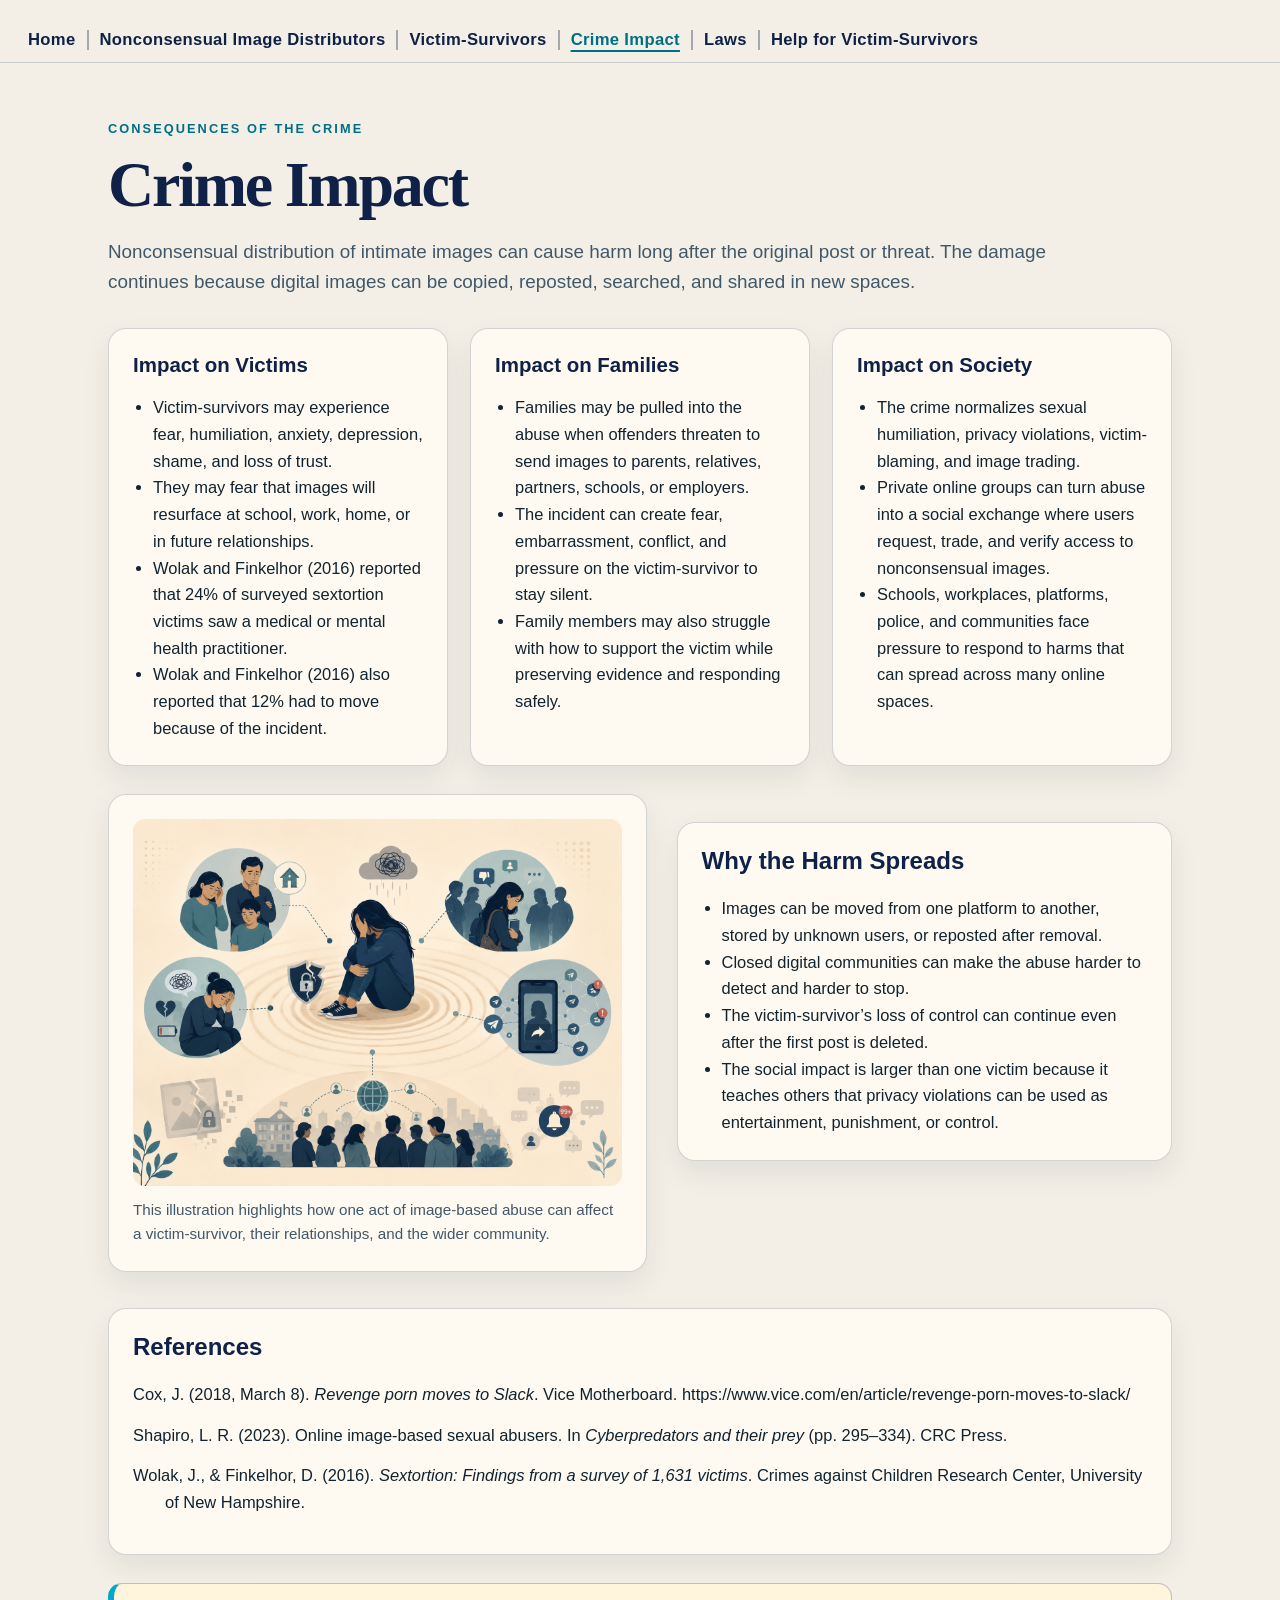
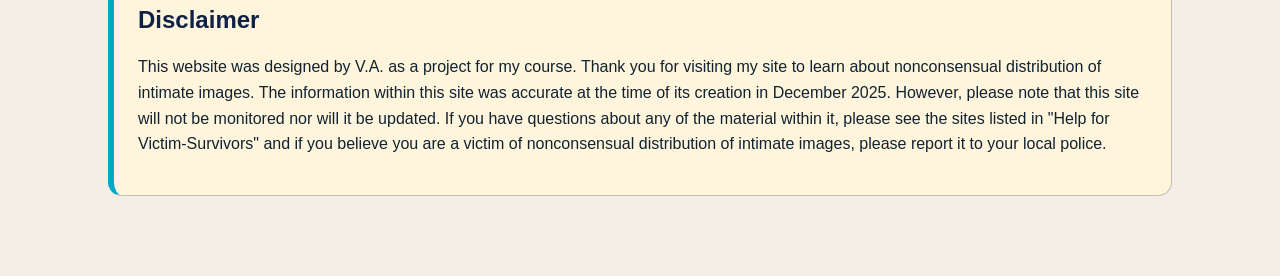
==== commit 35d2da87: "Add files via upload" ====
--- a/crime-impact.html
+++ b/crime-impact.html
@@ -51,14 +51,20 @@
       </article>
     </section>
 
-    <section class="content-block">
-      <h2>Why the Harm Spreads</h2>
-      <ul>
-        <li>Images can be moved from one platform to another, stored by unknown users, or reposted after removal.</li>
-        <li>Closed digital communities can make the abuse harder to detect and harder to stop.</li>
-        <li>The victim-survivor’s loss of control can continue even after the first post is deleted.</li>
-        <li>The social impact is larger than one victim because it teaches others that privacy violations can be used as entertainment, punishment, or control.</li>
-      </ul>
+    <section class="feature-row page-visual-row reverse-on-mobile">
+      <figure class="image-card">
+        <img src="images/ripple-of-online-harm.png" alt="Illustration of the ripple effects of online harm spreading from a central victim to family, school, work, and community">
+        <figcaption>This illustration highlights how one act of image-based abuse can affect a victim-survivor, their relationships, and the wider community.</figcaption>
+      </figure>
+      <div class="content-block">
+        <h2>Why the Harm Spreads</h2>
+        <ul>
+          <li>Images can be moved from one platform to another, stored by unknown users, or reposted after removal.</li>
+          <li>Closed digital communities can make the abuse harder to detect and harder to stop.</li>
+          <li>The victim-survivor’s loss of control can continue even after the first post is deleted.</li>
+          <li>The social impact is larger than one victim because it teaches others that privacy violations can be used as entertainment, punishment, or control.</li>
+        </ul>
+      </div>
     </section>
 
     <section class="page-references">
--- a/style.css
+++ b/style.css
@@ -104,7 +104,7 @@
   font-size: clamp(1.02rem, 1.55vw, 1.24rem);
   line-height: 1.55;
   color: var(--muted);
-  text-align: justify;
+  text-align: left;
 }
 
 .button {
@@ -186,7 +186,7 @@
 .feature-row ul {
   margin: 0;
   padding-left: 1.25rem;
-  text-align: justify;
+  text-align: left;
 }
 
 .page {
@@ -205,7 +205,7 @@
   line-height: 1.58;
   color: var(--muted);
   margin-bottom: 32px;
-  text-align: justify;
+  text-align: left;
 }
 
 .card-grid {
@@ -240,6 +240,34 @@
 .split-list h3 {
   margin-bottom: 8px;
   color: var(--navy);
+}
+
+.methods-section > h2 {
+  text-align: center;
+  margin-bottom: 28px;
+}
+
+.methods-list {
+  align-items: start;
+}
+
+.method-col {
+  padding: 0 14px;
+}
+
+.method-col h3 {
+  display: inline-block;
+  padding-bottom: 8px;
+  margin-bottom: 14px;
+  border-bottom: 3px solid var(--cyan);
+  text-decoration: underline;
+  text-underline-offset: 5px;
+  text-decoration-thickness: 1.5px;
+}
+
+.method-col ul {
+  border-top: 1px solid var(--line);
+  padding-top: 14px;
 }
 
 .feature-row {
@@ -250,6 +278,10 @@
   margin-bottom: 28px;
 }
 
+.page-visual-row {
+  margin-top: 6px;
+}
+
 .image-card {
   margin: 0;
 }
@@ -261,11 +293,22 @@
   background: #f7f2e9;
 }
 
+.image-card ul {
+  margin: 12px 0 0;
+  padding-left: 1.2rem;
+  color: var(--text);
+}
+
+.image-card li {
+  margin-bottom: 8px;
+  line-height: 1.5;
+}
+
 .image-card figcaption {
   margin-top: 12px;
   font-size: 0.95rem;
   color: var(--muted);
-  text-align: justify;
+  text-align: left;
 }
 
 .note {
@@ -293,52 +336,6 @@
   margin: 0 auto 46px;
   padding: 0 28px;
 }
-
-@media (max-width: 950px) {
-  .site-header {
-    padding-top: 24px;
-  }
-
-  .nav {
-    row-gap: 10px;
-  }
-
-  .hero,
-  .feature-row {
-    grid-template-columns: 1fr;
-    gap: 35px;
-  }
-
-  .hero {
-    padding-top: 45px;
-  }
-
-  .hero-text {
-    order: 1;
-  }
-
-  .hero-image {
-    order: 2;
-  }
-
-  .button {
-    min-width: auto;
-    width: min(100%, 330px);
-  }
-
-  .card-grid,
-  .card-grid.two,
-  .home-summary,
-  .split-list,
-  .split-list.two-col {
-    grid-template-columns: 1fr;
-  }
-
-  .home-summary {
-    margin-top: 0;
-  }
-}
-
 
 .disclaimer-box {
   background: #fff4dc;
@@ -358,7 +355,7 @@
 .disclaimer-box p {
   color: var(--text);
   line-height: 1.62;
-  text-align: justify;
+  text-align: left;
 }
 
 a {
@@ -368,3 +365,48 @@
 a:hover {
   color: #005466;
 }
+
+@media (max-width: 950px) {
+  .site-header {
+    padding-top: 24px;
+  }
+
+  .nav {
+    row-gap: 10px;
+  }
+
+  .hero,
+  .feature-row {
+    grid-template-columns: 1fr;
+    gap: 35px;
+  }
+
+  .hero {
+    padding-top: 45px;
+  }
+
+  .hero-text {
+    order: 1;
+  }
+
+  .hero-image {
+    order: 2;
+  }
+
+  .button {
+    min-width: auto;
+    width: min(100%, 330px);
+  }
+
+  .card-grid,
+  .card-grid.two,
+  .home-summary,
+  .split-list,
+  .split-list.two-col {
+    grid-template-columns: 1fr;
+  }
+
+  .home-summary {
+    margin-top: 0;
+  }
+}
